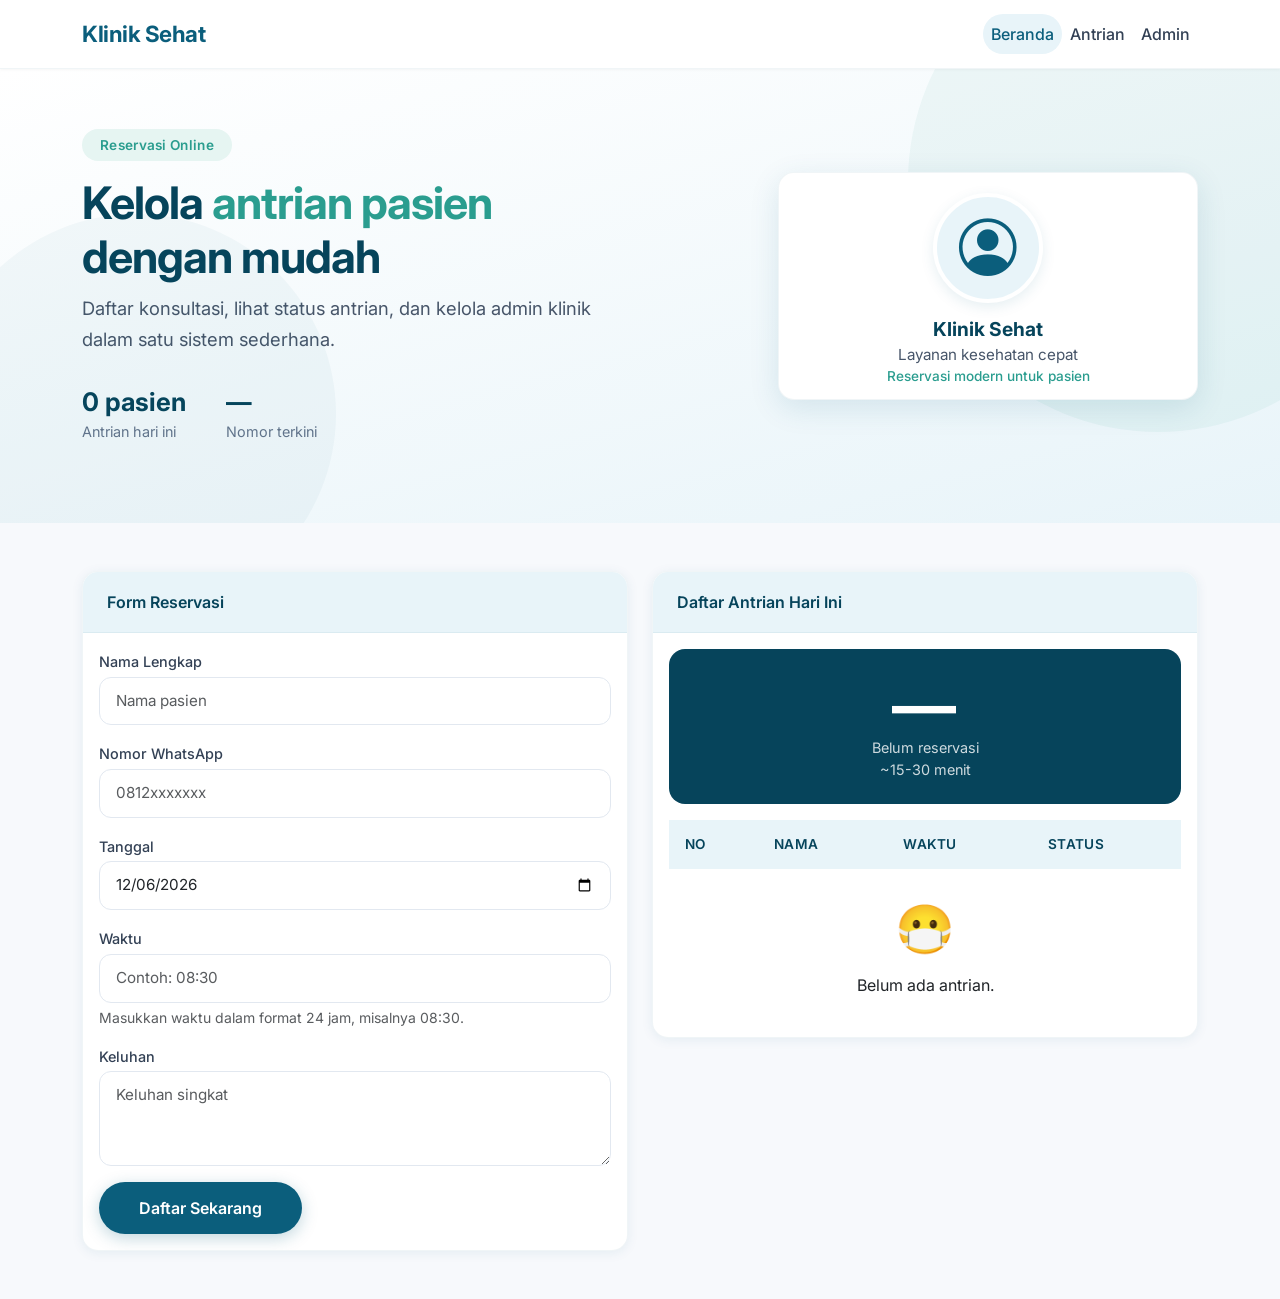
==== index.html @ be40195f "Add files via upload" ====
<!DOCTYPE html>
<html lang="id">
<head>
    <meta charset="UTF-8" />
    <meta name="viewport" content="width=device-width, initial-scale=1.0" />
    <title>Klinik Sehat - Reservasi & Antrian Digital</title>

    <!-- Bootstrap 5 + Icons -->
    <link href="https://cdn.jsdelivr.net/npm/bootstrap@5.3.2/dist/css/bootstrap.min.css" rel="stylesheet" />
    <link rel="stylesheet" href="https://cdn.jsdelivr.net/npm/bootstrap-icons@1.11.3/font/bootstrap-icons.min.css" />

    <!-- Google Fonts -->
    <link href="https://fonts.googleapis.com/css2?family=Inter:opsz,wght@14..32,400;14..32,500;14..32,600;14..32,700&display=swap" rel="stylesheet" />
    <link rel="stylesheet" href="styles.css" />
</head>
<body>

    <!-- ===== TOAST CONTAINER ===== -->
    <div class="toast-container-custom" id="toastContainer"></div>

    <!-- ============================================================ -->
    <!-- ===== HALAMAN UTAMA (PASIEN) ===== -->
    <!-- ============================================================ -->
    <div id="patientView" class="patient-only">
        <nav class="navbar navbar-expand-lg navbar-custom sticky-top patient-nav">
            <div class="container">
                <a class="navbar-brand" href="#">Klinik Sehat</a>
                <button class="navbar-toggler" type="button" data-bs-toggle="collapse" data-bs-target="#navbarNav" aria-controls="navbarNav" aria-expanded="false" aria-label="Toggle navigation">
                    <span class="navbar-toggler-icon"></span>
                </button>
                <div class="collapse navbar-collapse" id="navbarNav">
                    <ul class="navbar-nav ms-auto">
                        <li class="nav-item"><a class="nav-link active" href="#hero">Beranda</a></li>
                        <li class="nav-item"><a class="nav-link" href="#antrian">Antrian</a></li>
                        <li class="nav-item"><a class="nav-link" href="?admin=true">Admin</a></li>
                    </ul>
                </div>
            </div>
        </nav>

        <section id="hero" class="hero-section">
            <div class="container">
                <div class="row align-items-center">
                    <div class="col-lg-6">
                        <span class="hero-badge">Reservasi Online</span>
                        <h1 class="hero-title">Kelola <span>antrian pasien</span> dengan mudah</h1>
                        <p class="hero-sub">Daftar konsultasi, lihat status antrian, dan kelola admin klinik dalam satu sistem sederhana.</p>
                        <div class="hero-stats">
                            <div class="stat-item">
                                <div class="stat-number" id="queueCountDisplay">0 pasien</div>
                                <div class="stat-label">Antrian hari ini</div>
                            </div>
                            <div class="stat-item">
                                <div class="stat-number" id="queueSummaryNumber">—</div>
                                <div class="stat-label">Nomor terkini</div>
                            </div>
                        </div>
                    </div>
                    <div class="col-lg-5 offset-lg-1 fade-up">
                        <div class="hero-img-wrapper">
                            <div class="doctor-avatar"><i class="bi bi-person-circle"></i></div>
                            <div class="clinic-name">Klinik Sehat</div>
                            <div class="doctor-spec">Layanan kesehatan cepat</div>
                            <div class="doctor-exp">Reservasi modern untuk pasien</div>
                        </div>
                    </div>
                </div>
            </div>
        </section>

        <section id="antrian" class="py-5">
            <div class="container">
                <div class="row g-4">
                    <div class="col-lg-6 fade-up">
                        <div class="card card-custom">
                            <div class="card-header-custom">Form Reservasi</div>
                            <div class="card-body">
                                <form id="reservationForm">
                                    <div class="mb-3">
                                        <label class="form-label" for="patientName">Nama Lengkap</label>
                                        <input id="patientName" class="form-control" type="text" placeholder="Nama pasien" required />
                                    </div>
                                    <div class="mb-3">
                                        <label class="form-label" for="patientPhone">Nomor WhatsApp</label>
                                        <input id="patientPhone" class="form-control" type="tel" placeholder="0812xxxxxxx" required />
                                    </div>
                                    <div class="mb-3">
                                        <label class="form-label" for="reservationDate">Tanggal</label>
                                        <input id="reservationDate" class="form-control" type="date" required />
                                    </div>
                                    <div class="mb-3">
                                        <label class="form-label" for="reservationTime">Waktu</label>
                                        <input id="reservationTime" class="form-control" type="text" inputmode="numeric" placeholder="Contoh: 08:30" pattern="([01][0-9]|2[0-3]):[0-5][0-9]" maxlength="5" autocomplete="off" required />
                                        <div class="form-text">Masukkan waktu dalam format 24 jam, misalnya 08:30.</div>
                                    </div>
                                    <div class="mb-3">
                                        <label class="form-label" for="patientComplaint">Keluhan</label>
                                        <textarea id="patientComplaint" class="form-control" rows="3" placeholder="Keluhan singkat"></textarea>
                                    </div>
                                    <button type="submit" class="btn btn-primary-custom">Daftar Sekarang</button>
                                </form>
                            </div>
                        </div>
                    </div>
                    <div class="col-lg-6 fade-up">
                        <div class="card card-custom">
                            <div class="card-header-custom">Daftar Antrian Hari Ini</div>
                            <div class="card-body queue-table">
                                <div class="mb-3">
                                    <div class="queue-number-display">
                                        <div class="big-number" id="displayQueueNumber">—</div>
                                        <div class="label" id="displayQueueStatus">Belum reservasi</div>
                                        <div class="label" id="estWaitTime">~15-30 menit</div>
                                    </div>
                                </div>
                                <div class="table-responsive">
                                    <table class="table">
                                        <thead>
                                            <tr>
                                                <th>No</th>
                                                <th>Nama</th>
                                                <th>Waktu</th>
                                                <th>Status</th>
                                            </tr>
                                        </thead>
                                        <tbody id="queueBody"></tbody>
                                    </table>
                                </div>
                                <div id="emptyQueue" class="text-center py-4">
                                    <div class="empty-queue-icon">😷</div>
                                    <p class="mb-0 mt-2">Belum ada antrian.</p>
                                </div>
                            </div>
                        </div>
                    </div>
                </div>
            </div>
        </section>
    </div>

    <div id="adminView" class="admin-mode">
        <div id="adminLoginScreen" class="admin-login-screen">
            <div class="login-page">
                <div class="login-card">
                    <div class="brand-icon"><i class="bi bi-shield-lock-fill"></i></div>
                    <h4 class="text-center">Login Admin</h4>
                    <form id="adminLoginForm">
                        <div class="mb-3">
                            <label class="form-label" for="adminPassword">Password</label>
                            <input id="adminPassword" class="form-control" type="password" placeholder="Password" required />
                        </div>
                        <button type="submit" class="btn btn-primary-custom w-100">Masuk</button>
                    </form>
                </div>
            </div>
        </div>
        <div id="adminPanelWrapper" class="admin-panel-wrapper container py-5">
            <div class="admin-panel">
                <div class="admin-header">
                    <div>
                        <h4 class="mb-0">Panel Admin</h4>
                        <small>Kelola antrian dan status pasien</small>
                    </div>
                    <div>
                        <button id="backToPatientFromAdmin" class="btn btn-outline-primary-custom me-2">Kembali ke Pasien</button>
                        <button id="adminLogoutBtn" class="btn btn-outline-danger-custom">Logout</button>
                    </div>
                </div>
                <div class="admin-body">
                    <div class="d-flex justify-content-between align-items-center mb-3">
                        <h5 class="mb-0">Daftar Antrian</h5>
                        <button id="resetQueueBtnAdmin" class="btn btn-sm btn-outline-danger-custom">Reset Antrian</button>
                    </div>
                    <div class="table-responsive">
                        <table class="table">
                            <thead>
                                <tr>
                                    <th>No</th>
                                    <th>Nama</th>
                                    <th>Waktu</th>
                                    <th>Status</th>
                                    <th>Aksi</th>
                                </tr>
                            </thead>
                            <tbody id="adminQueueBody"></tbody>
                        </table>
                    </div>
                    <div id="adminEmptyQueue" class="text-center py-4">Belum ada antrian hari ini.</div>
                </div>
                <div class="mt-4">
                    <button id="backToPatientBtn" class="btn btn-outline-primary-custom">Kembali ke Pasien</button>
                </div>
            </div>
        </div>
    </div>

    <script src="https://cdn.jsdelivr.net/npm/bootstrap@5.3.2/dist/js/bootstrap.bundle.min.js"></script>
    <script src="script.js"></script>
</body>
</html>
---- styles.css ----
/* ===== GLOBAL ===== */
:root {
    --primary: #0b5e7c;
    --primary-light: #e8f4f9;
    --primary-dark: #06445b;
    --accent: #2a9d8f;
    --accent-light: #e6f5f2;
    --gray-bg: #f7f9fc;
    --shadow-sm: 0 2px 12px rgba(11, 94, 124, 0.08);
    --shadow-md: 0 8px 30px rgba(11, 94, 124, 0.12);
    --radius: 16px;
}

* {
    font-family: 'Inter', -apple-system, BlinkMacSystemFont, sans-serif;
}

body {
    background-color: var(--gray-bg);
    color: #1e293b;
    scroll-behavior: smooth;
}

/* ===== NAVBAR ===== */
.navbar-custom {
    background: rgba(255, 255, 255, 0.92);
    backdrop-filter: blur(12px);
    box-shadow: 0 1px 3px rgba(0, 0, 0, 0.04);
    padding: 12px 0;
    border-bottom: 1px solid rgba(11, 94, 124, 0.06);
}
.navbar-custom .navbar-brand {
    font-weight: 700;
    font-size: 1.4rem;
    color: var(--primary);
    letter-spacing: -0.5px;
}
.navbar-custom .navbar-brand i {
    color: var(--accent);
    margin-right: 8px;
}
.navbar-custom .nav-link {
    font-weight: 500;
    color: #334155;
    padding: 8px 18px;
    border-radius: 40px;
    transition: 0.2s;
}
.navbar-custom .nav-link:hover,
.navbar-custom .nav-link.active {
    color: var(--primary);
    background: var(--primary-light);
}
.btn-outline-primary-custom {
    border: 2px solid var(--primary);
    color: var(--primary);
    font-weight: 600;
    border-radius: 40px;
    padding: 8px 24px;
    transition: 0.2s;
}
.btn-outline-primary-custom:hover {
    background: var(--primary);
    color: #fff;
}
.btn-outline-danger-custom {
    border: 2px solid #dc3545;
    color: #dc3545;
    font-weight: 600;
    border-radius: 40px;
    padding: 8px 24px;
    transition: 0.2s;
}
.btn-outline-danger-custom:hover {
    background: #dc3545;
    color: #fff;
}

/* ===== HERO ===== */
.hero-section {
    padding: 60px 0 80px;
    background: linear-gradient(165deg, #ffffff 0%, var(--primary-light) 100%);
    position: relative;
    overflow: hidden;
}
.hero-section::before {
    content: '';
    position: absolute;
    top: -30%;
    right: -10%;
    width: 500px;
    height: 500px;
    border-radius: 50%;
    background: rgba(42, 157, 143, 0.06);
    pointer-events: none;
}
.hero-section::after {
    content: '';
    position: absolute;
    bottom: -20%;
    left: -5%;
    width: 400px;
    height: 400px;
    border-radius: 50%;
    background: rgba(11, 94, 124, 0.04);
    pointer-events: none;
}
.hero-badge {
    display: inline-block;
    background: var(--accent-light);
    color: var(--accent);
    font-weight: 600;
    font-size: 0.85rem;
    padding: 6px 18px;
    border-radius: 40px;
    margin-bottom: 16px;
    letter-spacing: 0.3px;
}
.hero-title {
    font-weight: 700;
    font-size: 2.8rem;
    line-height: 1.2;
    color: var(--primary-dark);
    letter-spacing: -1px;
}
.hero-title span {
    color: var(--accent);
}
.hero-sub {
    font-size: 1.15rem;
    color: #475569;
    max-width: 520px;
    line-height: 1.7;
}
.hero-stats {
    display: flex;
    gap: 40px;
    margin-top: 28px;
}
.hero-stats .stat-item {
    text-align: left;
}
.hero-stats .stat-number {
    font-weight: 700;
    font-size: 1.6rem;
    color: var(--primary-dark);
}
.hero-stats .stat-label {
    font-size: 0.9rem;
    color: #64748b;
}
.hero-img-wrapper {
    background: #fff;
    border-radius: var(--radius);
    box-shadow: var(--shadow-md);
    padding: 20px 20px 12px;
    text-align: center;
    border: 1px solid rgba(11, 94, 124, 0.06);
    max-width: 420px;
    margin-left: auto;
}
.hero-img-wrapper .doctor-avatar {
    width: 110px;
    height: 110px;
    border-radius: 50%;
    background: var(--primary-light);
    display: flex;
    align-items: center;
    justify-content: center;
    margin: 0 auto 12px;
    font-size: 3.6rem;
    color: var(--primary);
    border: 4px solid #fff;
    box-shadow: 0 4px 14px rgba(11, 94, 124, 0.10);
}
.hero-img-wrapper .clinic-name {
    font-weight: 700;
    font-size: 1.2rem;
    color: var(--primary-dark);
}
.hero-img-wrapper .doctor-spec {
    font-size: 0.95rem;
    color: #475569;
}
.hero-img-wrapper .doctor-exp {
    font-size: 0.85rem;
    color: var(--accent);
    font-weight: 500;
}
.btn-primary-custom {
    background: var(--primary);
    border: none;
    color: #fff;
    font-weight: 600;
    padding: 14px 40px;
    border-radius: 40px;
    transition: 0.25s;
    box-shadow: 0 4px 16px rgba(11, 94, 124, 0.25);
}
.btn-primary-custom:hover {
    background: var(--primary-dark);
    transform: translateY(-2px);
    box-shadow: 0 8px 28px rgba(11, 94, 124, 0.30);
    color: #fff;
}

/* ===== SECTION TITLES ===== */
.section-title {
    font-weight: 700;
    font-size: 2rem;
    color: var(--primary-dark);
    letter-spacing: -0.5px;
}
.section-title span {
    color: var(--accent);
}
.section-sub {
    color: #64748b;
    max-width: 500px;
    margin: 0 auto;
}

/* ===== CARDS ===== */
.card-custom {
    background: #fff;
    border-radius: var(--radius);
    border: 1px solid rgba(11, 94, 124, 0.06);
    box-shadow: var(--shadow-sm);
    transition: 0.25s;
    overflow: hidden;
}
.card-custom:hover {
    box-shadow: var(--shadow-md);
    transform: translateY(-2px);
}
.card-custom .card-header-custom {
    background: var(--primary-light);
    padding: 18px 24px;
    border-bottom: 1px solid rgba(11, 94, 124, 0.06);
    font-weight: 600;
    color: var(--primary-dark);
}

/* ===== FORM ===== */
.form-control,
.form-select {
    border-radius: 12px;
    border: 1.5px solid #e2e8f0;
    padding: 12px 16px;
    font-size: 0.95rem;
    transition: 0.2s;
    background: #fff;
}
.form-control:focus,
.form-select:focus {
    border-color: var(--primary);
    box-shadow: 0 0 0 4px rgba(11, 94, 124, 0.10);
}
.form-label {
    font-weight: 500;
    font-size: 0.9rem;
    color: #334155;
    margin-bottom: 4px;
}

/* ===== QUEUE TABLE ===== */
.queue-table {
    border-radius: var(--radius);
    overflow: hidden;
}
.queue-table .table {
    margin-bottom: 0;
}
.queue-table .table th {
    background: var(--primary-light);
    color: var(--primary-dark);
    font-weight: 600;
    font-size: 0.85rem;
    text-transform: uppercase;
    letter-spacing: 0.3px;
    padding: 14px 16px;
    border: none;
}
.queue-table .table td {
    padding: 14px 16px;
    vertical-align: middle;
    border-bottom: 1px solid #f1f5f9;
}
.queue-table .table tr:last-child td {
    border-bottom: none;
}
.badge-status {
    padding: 6px 16px;
    border-radius: 40px;
    font-weight: 600;
    font-size: 0.75rem;
    letter-spacing: 0.2px;
}
.badge-status.waiting {
    background: #fef9e7;
    color: #b7950b;
}
.badge-status.called {
    background: #eaf4fa;
    color: #1a5a8c;
}
.badge-status.consultation {
    background: #e8f4f9;
    color: var(--primary);
}
.badge-status.done {
    background: #e6f5f2;
    color: var(--accent);
}

.btn-sm-outline {
    border-radius: 30px;
    font-weight: 500;
    font-size: 0.75rem;
    padding: 4px 14px;
    border: 1.5px solid #cbd5e1;
    color: #475569;
    background: transparent;
    transition: 0.2s;
}
.btn-sm-outline:hover {
    border-color: var(--primary);
    color: var(--primary);
    background: var(--primary-light);
}
.btn-sm-success-outline {
    border-radius: 30px;
    font-weight: 500;
    font-size: 0.75rem;
    padding: 4px 14px;
    border: 1.5px solid var(--accent);
    color: var(--accent);
    background: transparent;
    transition: 0.2s;
}
.btn-sm-success-outline:hover {
    background: var(--accent);
    color: #fff;
}

/* ===== QUEUE NUMBER DISPLAY ===== */
.queue-number-display {
    background: var(--primary-dark);
    color: #fff;
    border-radius: var(--radius);
    padding: 24px 32px;
    text-align: center;
}
.queue-number-display .big-number {
    font-size: 4rem;
    font-weight: 700;
    letter-spacing: 2px;
    line-height: 1;
}
.queue-number-display .label {
    font-size: 0.9rem;
    opacity: 0.8;
    font-weight: 400;
}

/* ===== TOAST ===== */
.toast-container-custom {
    position: fixed;
    top: 90px;
    right: 24px;
    z-index: 9999;
    max-width: 400px;
}
.toast-custom {
    background: #fff;
    border-radius: 14px;
    box-shadow: 0 12px 48px rgba(0, 0, 0, 0.12);
    border-left: 5px solid var(--accent);
    padding: 16px 20px;
    margin-bottom: 12px;
    animation: slideInRight 0.4s ease;
}
.toast-custom.error {
    border-left-color: #ef4444;
}
@keyframes slideInRight {
    from {
        opacity: 0;
        transform: translateX(40px);
    }
    to {
        opacity: 1;
        transform: translateX(0);
    }
}

/* ===== RESPONSIVE ===== */
@media (max-width: 992px) {
    .hero-title {
        font-size: 2.2rem;
    }
    .hero-img-wrapper {
        margin: 32px auto 0;
    }
    .hero-stats {
        gap: 24px;
        flex-wrap: wrap;
    }
    .section-title {
        font-size: 1.7rem;
    }
}
@media (max-width: 576px) {
    .hero-title {
        font-size: 1.8rem;
    }
    .hero-section {
        padding: 40px 0 60px;
    }
    .queue-number-display .big-number {
        font-size: 3rem;
    }
    .navbar-custom .navbar-brand {
        font-size: 1.2rem;
    }
}

/* ===== SCROLL ANIMATION ===== */
.fade-up {
    opacity: 0;
    transform: translateY(28px);
    transition: opacity 0.6s ease, transform 0.6s ease;
}
.fade-up.visible {
    opacity: 1;
    transform: translateY(0);
}

/* ===== MISC ===== */
.text-accent {
    color: var(--accent);
}
.bg-accent-light {
    background: var(--accent-light);
}
.border-dashed {
    border: 2px dashed #dce3ed;
    border-radius: var(--radius);
    padding: 30px 20px;
    text-align: center;
}
.empty-queue-icon {
    font-size: 3rem;
    color: #cbd5e1;
}
.clinic-feature-icon {
    font-size: 1.6rem;
    color: var(--accent);
    background: var(--accent-light);
    width: 52px;
    height: 52px;
    border-radius: 14px;
    display: flex;
    align-items: center;
    justify-content: center;
}
footer {
    background: var(--primary-dark);
    color: rgba(255, 255, 255, 0.75);
    padding: 32px 0;
    margin-top: 60px;
}
footer a {
    color: rgba(255, 255, 255, 0.75);
    text-decoration: none;
}
footer a:hover {
    color: #fff;
}

/* ===== ADMIN MODE (tersembunyi) ===== */
.admin-mode {
    display: none;
}
.admin-mode.active {
    display: block;
}

/* ===== Halaman login admin ===== */
.login-page {
    min-height: 100vh;
    display: flex;
    align-items: center;
    justify-content: center;
    background: linear-gradient(135deg, var(--primary-light), #ffffff);
    padding: 20px;
}
.login-card {
    max-width: 420px;
    width: 100%;
    padding: 40px 32px;
    background: #fff;
    border-radius: var(--radius);
    box-shadow: var(--shadow-md);
}
.login-card .brand-icon {
    font-size: 3rem;
    color: var(--primary);
    background: var(--primary-light);
    width: 80px;
    height: 80px;
    border-radius: 50%;
    display: flex;
    align-items: center;
    justify-content: center;
    margin: 0 auto 16px;
}
.login-card h4 {
    color: var(--primary-dark);
    font-weight: 700;
}
.login-card .btn-primary-custom {
    width: 100%;
}

/* ===== Admin panel ===== */
.admin-panel {
    padding-top: 20px;
}
.admin-panel .admin-header {
    background: var(--primary-dark);
    color: #fff;
    padding: 16px 24px;
    border-radius: var(--radius) var(--radius) 0 0;
    display: flex;
    justify-content: space-between;
    align-items: center;
    flex-wrap: wrap;
}
.admin-panel .admin-body {
    padding: 24px;
    background: #fff;
    border-radius: 0 0 var(--radius) var(--radius);
    box-shadow: var(--shadow-sm);
}
.admin-panel .admin-body .table th {
    background: var(--primary-light);
}

/* Aksi di tabel admin */
.action-cell {
    white-space: nowrap;
}
.action-cell .btn {
    margin: 2px;
}

/* Sembunyikan elemen admin dari pasien */
.patient-only {
    display: block;
}
.admin-mode.active .patient-only {
    display: none;
}
.admin-mode.active .admin-content {
    display: block;
}
.admin-content {
    display: none;
}
/* Untuk halaman login, kita tampilkan fullscreen */
.admin-login-screen {
    display: none;
    position: fixed;
    top: 0;
    left: 0;
    width: 100%;
    height: 100%;
    z-index: 99999;
    background: #fff;
}
.admin-login-screen.active {
    display: flex;
}
/* Saat admin mode aktif, admin-login-screen disembunyikan dan admin-panel ditampilkan */
.admin-mode.active .admin-login-screen {
    display: none !important;
}
.admin-mode.active .admin-panel-wrapper {
    display: block;
}
.admin-panel-wrapper {
    display: none;
    padding: 30px 0;
}
.admin-mode.active .admin-panel-wrapper {
    display: block;
}
/* Navbar admin logout */
.admin-logout-btn {
    display: none;
}
.admin-mode.active .admin-logout-btn {
    display: inline-block;
}
.admin-mode.active .patient-nav {
    display: none;
}
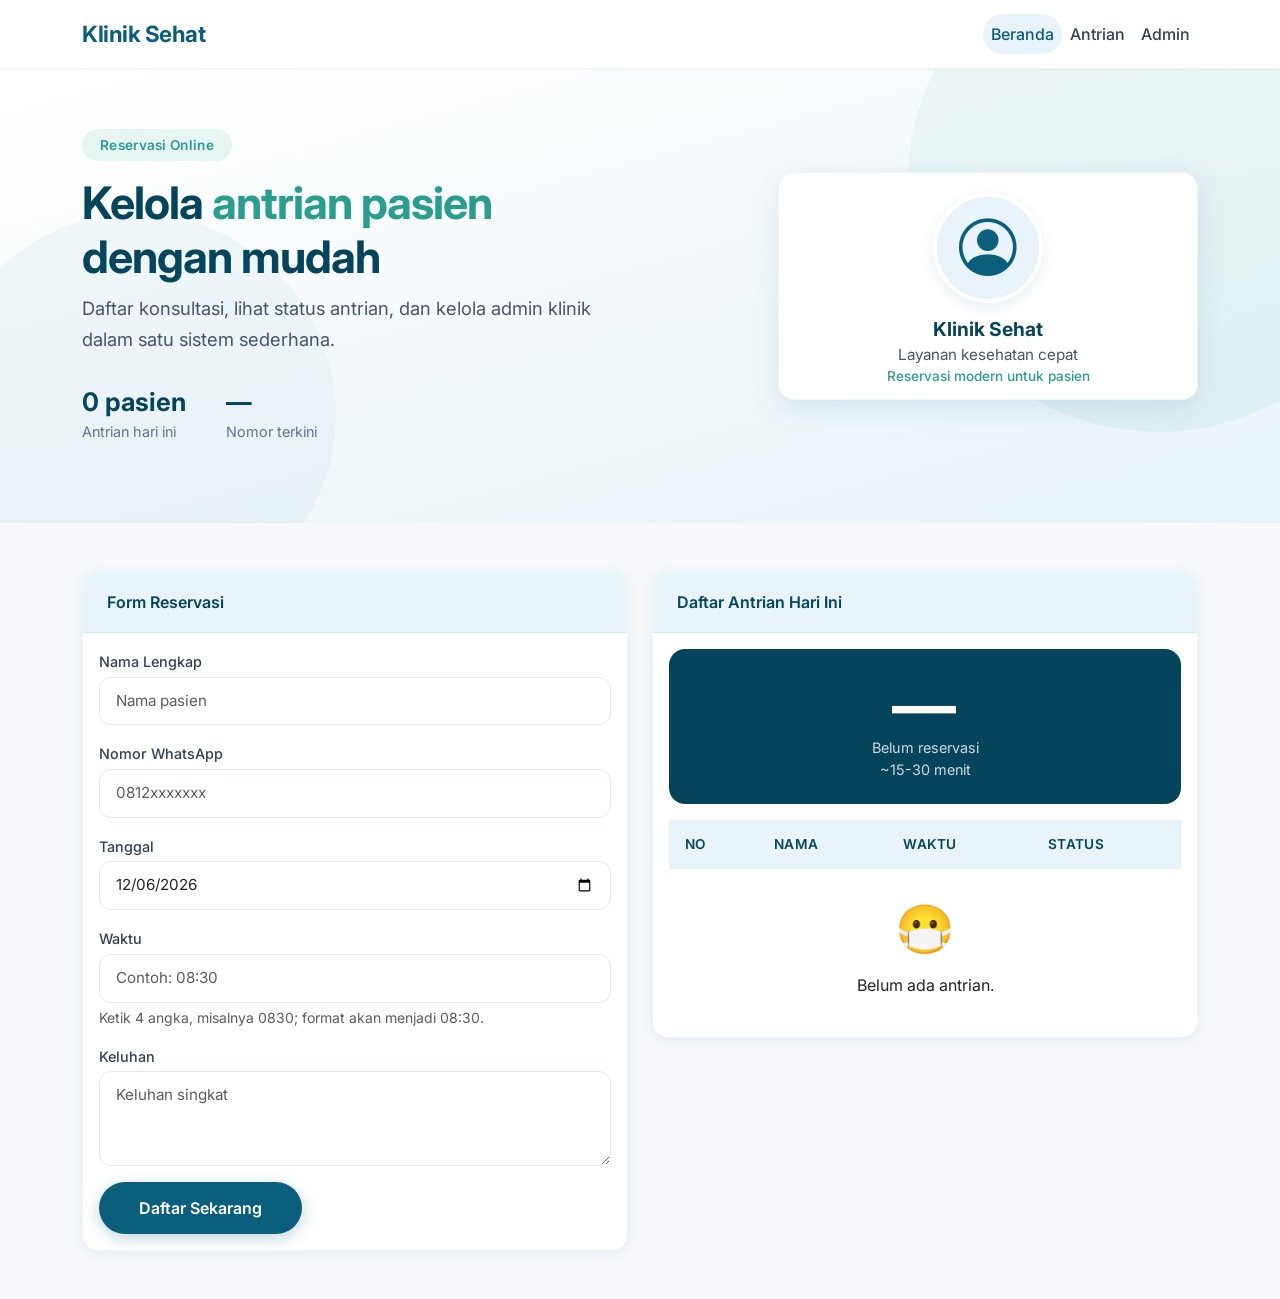
==== commit 15e36095: "Enhance reservation form with complaint field Added patient complaint field and updated reservation " ====
--- a/index.html
+++ b/index.html
@@ -88,11 +88,11 @@
                                         <label class="form-label" for="reservationDate">Tanggal</label>
                                         <input id="reservationDate" class="form-control" type="date" required />
                                     </div>
-                                    <div class="mb-3">
-                                        <label class="form-label" for="reservationTime">Waktu</label>
-                                        <input id="reservationTime" class="form-control" type="text" inputmode="numeric" placeholder="Contoh: 08:30" pattern="([01][0-9]|2[0-3]):[0-5][0-9]" maxlength="5" autocomplete="off" required />
-                                        <div class="form-text">Masukkan waktu dalam format 24 jam, misalnya 08:30.</div>
-                                    </div>
+                                    <div class="mb-3">
+                                        <label class="form-label" for="reservationTime">Waktu</label>
+                                        <input id="reservationTime" class="form-control" type="text" inputmode="numeric" placeholder="Contoh: 08:30" pattern="([01][0-9]|2[0-3]):[0-5][0-9]" maxlength="5" autocomplete="off" aria-describedby="timeHelp" required />
+                                        <div id="timeHelp" class="form-text">Ketik 4 angka, misalnya 0830; format akan menjadi 08:30.</div>
+                                    </div>
                                     <div class="mb-3">
                                         <label class="form-label" for="patientComplaint">Keluhan</label>
                                         <textarea id="patientComplaint" class="form-control" rows="3" placeholder="Keluhan singkat"></textarea>
@@ -197,4 +197,4 @@
     <script src="https://cdn.jsdelivr.net/npm/bootstrap@5.3.2/dist/js/bootstrap.bundle.min.js"></script>
     <script src="script.js"></script>
 </body>
-</html>
+</html>
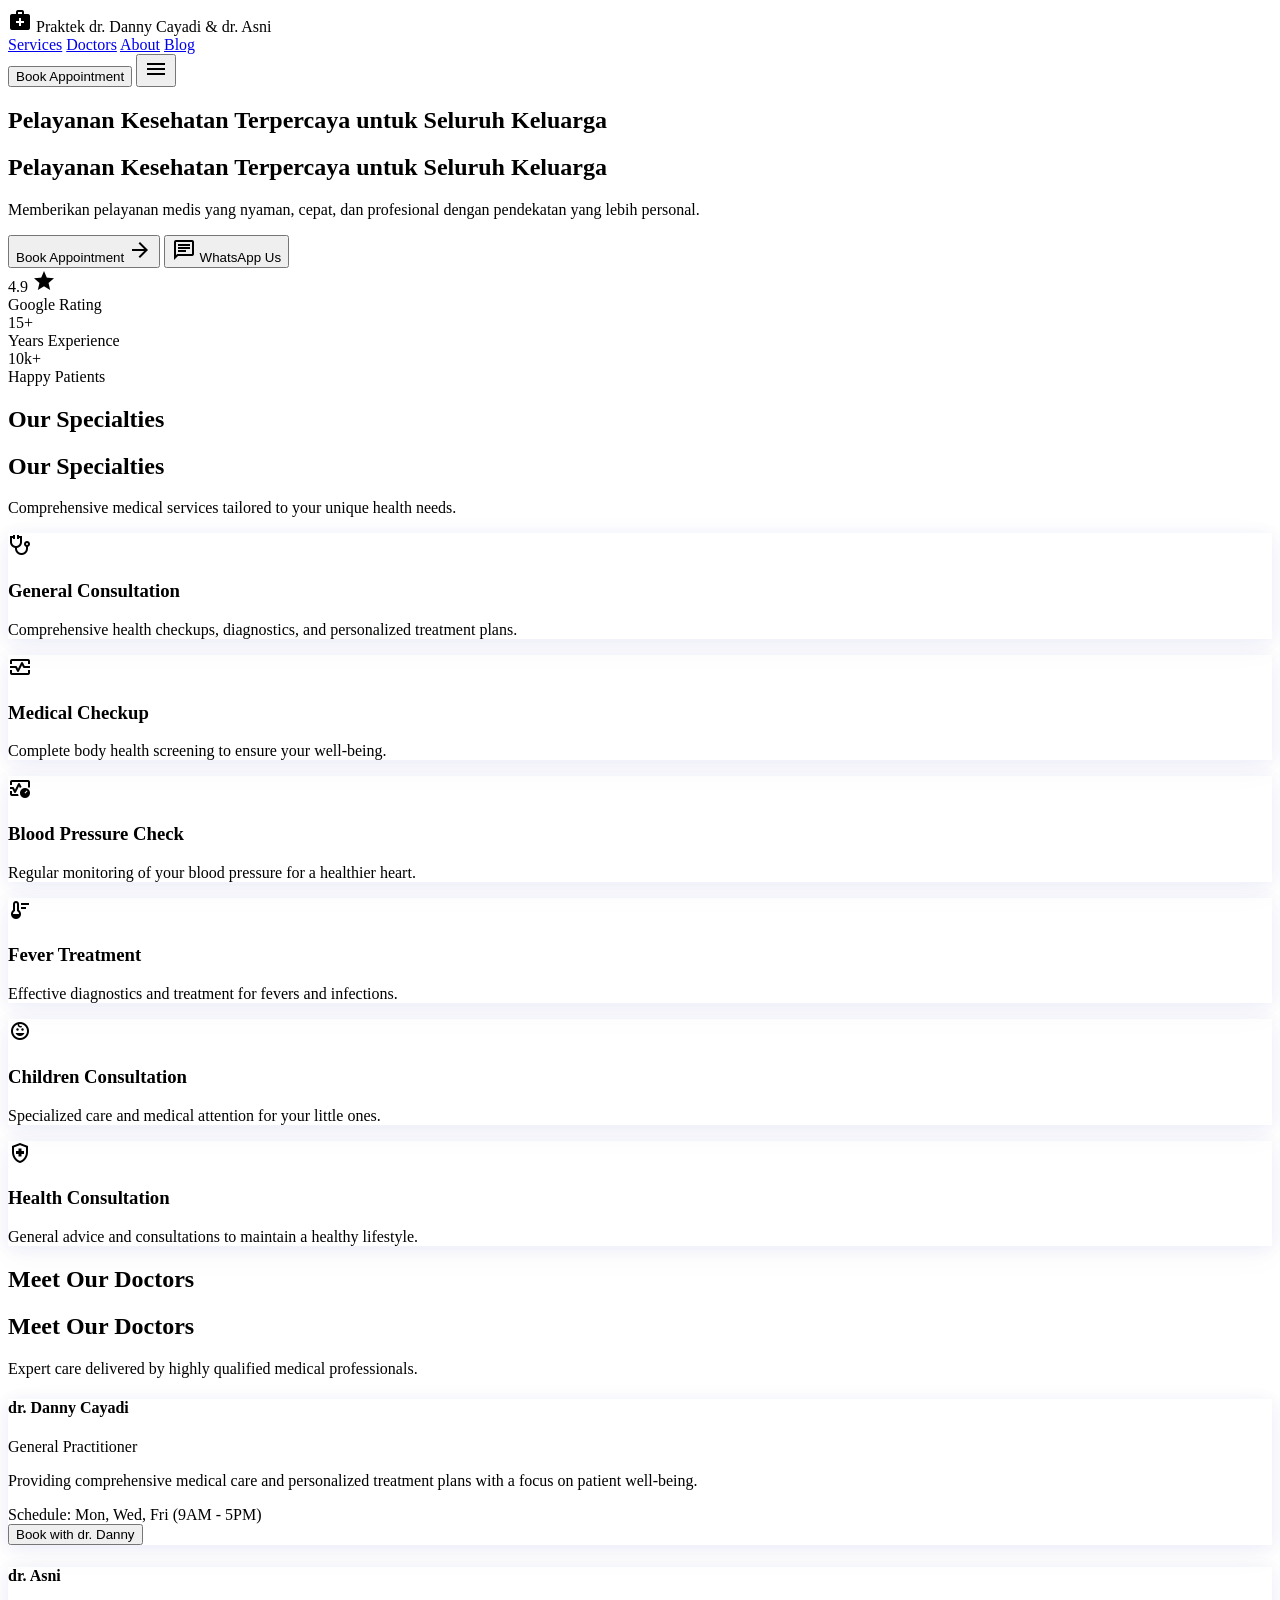
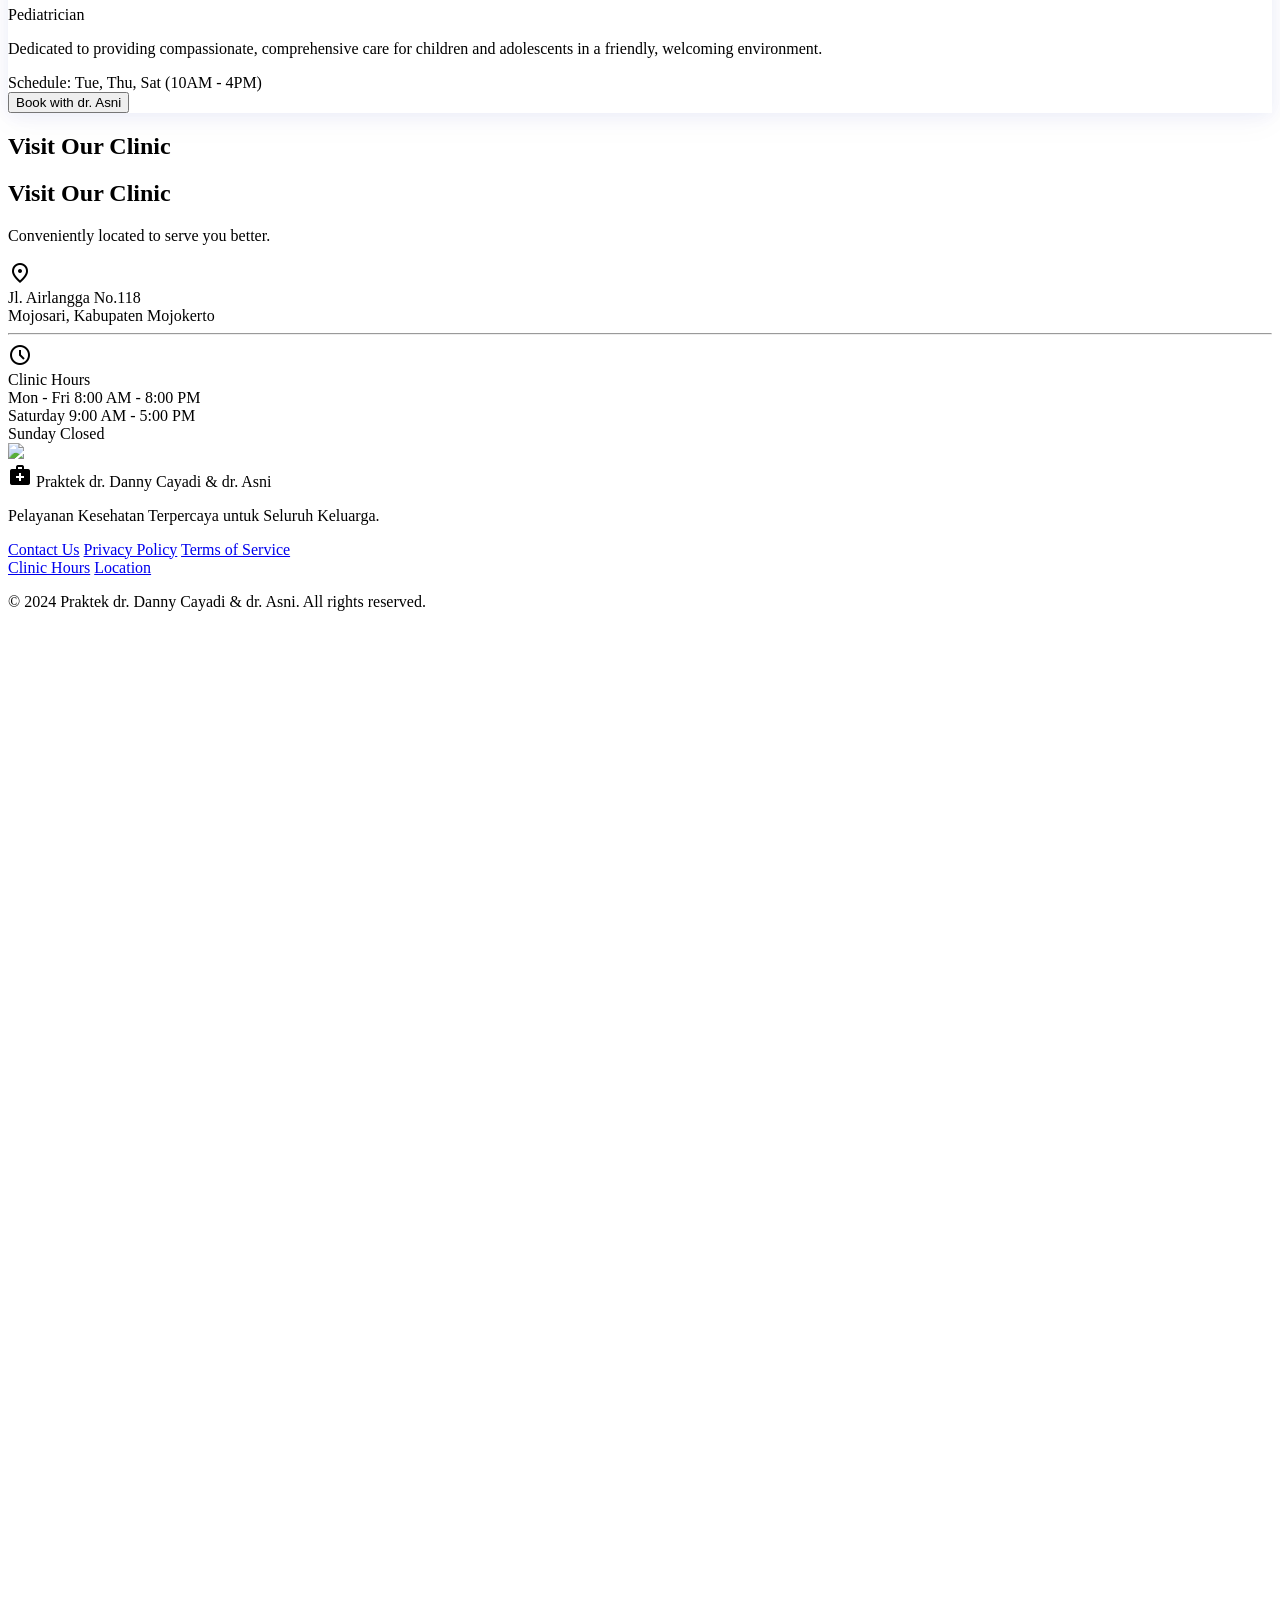
==== commit e7931866: "Update everything" ====
--- a/index.html
+++ b/index.html
@@ -1,200 +1,1089 @@
 <!DOCTYPE html>
-<html lang="id">
-<head>
-    <meta charset="UTF-8" />
-    <meta name="viewport" content="width=device-width, initial-scale=1.0" />
-    <title>Klinik Sehat - Reservasi & Antrian Digital</title>
-
-    <!-- Bootstrap 5 + Icons -->
-    <link href="https://cdn.jsdelivr.net/npm/bootstrap@5.3.2/dist/css/bootstrap.min.css" rel="stylesheet" />
-    <link rel="stylesheet" href="https://cdn.jsdelivr.net/npm/bootstrap-icons@1.11.3/font/bootstrap-icons.min.css" />
-
-    <!-- Google Fonts -->
-    <link href="https://fonts.googleapis.com/css2?family=Inter:opsz,wght@14..32,400;14..32,500;14..32,600;14..32,700&display=swap" rel="stylesheet" />
-    <link rel="stylesheet" href="styles.css" />
-</head>
-<body>
-
-    <!-- ===== TOAST CONTAINER ===== -->
-    <div class="toast-container-custom" id="toastContainer"></div>
-
-    <!-- ============================================================ -->
-    <!-- ===== HALAMAN UTAMA (PASIEN) ===== -->
-    <!-- ============================================================ -->
-    <div id="patientView" class="patient-only">
-        <nav class="navbar navbar-expand-lg navbar-custom sticky-top patient-nav">
-            <div class="container">
-                <a class="navbar-brand" href="#">Klinik Sehat</a>
-                <button class="navbar-toggler" type="button" data-bs-toggle="collapse" data-bs-target="#navbarNav" aria-controls="navbarNav" aria-expanded="false" aria-label="Toggle navigation">
-                    <span class="navbar-toggler-icon"></span>
+
+<html class="light" lang="en"><head><meta charset="utf-8"/><meta content="width=device-width, initial-scale=1.0" name="viewport"/><link href="https://fonts.googleapis.com/css2?family=Plus+Jakarta+Sans:wght@400;500;600;700&amp;display=swap" rel="stylesheet"/><link href="https://fonts.googleapis.com/css2?family=Inter:wght@400;500;600;700&amp;display=swap" rel="stylesheet"/><link href="https://fonts.googleapis.com/css2?family=Material+Symbols+Outlined:wght,FILL@100..700,0..1&amp;display=block" rel="stylesheet"/><script src="https://cdn.tailwindcss.com?plugins=forms,container-queries"></script><script id="tailwind-config">
+  tailwind.config = {
+    darkMode: "class",
+    theme: {
+      extend: {
+        "colors": {
+                "surface-bright": "#f8f9ff",
+                "inverse-primary": "#b4c5ff",
+                "primary-fixed-dim": "#b4c5ff",
+                "surface-variant": "#d5e3fc",
+                "tertiary-fixed-dim": "#c4c7c9",
+                "on-primary": "#ffffff",
+                "surface-tint": "#0053db",
+                "surface-container-lowest": "#ffffff",
+                "outline": "#737686",
+                "surface-container-low": "#eff4ff",
+                "on-primary-container": "#eeefff",
+                "tertiary": "#525657",
+                "secondary-fixed-dim": "#4ae176",
+                "on-primary-fixed": "#00174b",
+                "on-tertiary": "#ffffff",
+                "tertiary-container": "#6b6e70",
+                "inverse-on-surface": "#eaf1ff",
+                "on-tertiary-fixed-variant": "#444749",
+                "outline-variant": "#c3c6d7",
+                "on-secondary-container": "#007432",
+                "background": "#f8f9ff",
+                "on-surface-variant": "#434655",
+                "on-background": "#0d1c2e",
+                "on-tertiary-container": "#eff1f3",
+                "surface-container-highest": "#d5e3fc",
+                "inverse-surface": "#233144",
+                "primary": "#004ac6",
+                "surface": "#f8f9ff",
+                "on-error-container": "#93000a",
+                "surface-container-high": "#dce9ff",
+                "on-secondary-fixed": "#002109",
+                "on-primary-fixed-variant": "#003ea8",
+                "secondary-fixed": "#6bff8f",
+                "on-secondary-fixed-variant": "#005321",
+                "secondary": "#006e2f",
+                "on-tertiary-fixed": "#191c1e",
+                "tertiary-fixed": "#e0e3e5",
+                "secondary-container": "#6bff8f",
+                "error-container": "#ffdad6",
+                "primary-fixed": "#dbe1ff",
+                "surface-dim": "#ccdbf3",
+                "surface-container": "#e6eeff",
+                "on-error": "#ffffff",
+                "on-secondary": "#ffffff",
+                "primary-container": "#2563eb",
+                "on-surface": "#0d1c2e",
+                "error": "#ba1a1a"
+        },
+        "borderRadius": {
+                "DEFAULT": "0.25rem",
+                "lg": "0.5rem",
+                "xl": "0.75rem",
+                "full": "9999px"
+        },
+        "spacing": {
+                "md": "16px",
+                "xs": "4px",
+                "lg": "24px",
+                "unit": "4px",
+                "container-max": "1200px",
+                "xxl": "80px",
+                "sm": "8px",
+                "xl": "48px",
+                "gutter": "24px",
+                "margin-mobile": "16px"
+        },
+        "fontFamily": {
+                "headline-lg-mobile": [
+                        "Plus Jakarta Sans"
+                ],
+                "headline-lg": [
+                        "Plus Jakarta Sans"
+                ],
+                "body-lg": [
+                        "Inter"
+                ],
+                "headline-md": [
+                        "Plus Jakarta Sans"
+                ],
+                "label-md": [
+                        "Inter"
+                ],
+                "body-md": [
+                        "Inter"
+                ],
+                "display-lg": [
+                        "Plus Jakarta Sans"
+                ],
+                "label-sm": [
+                        "Inter"
+                ]
+        },
+        "fontSize": {
+                "headline-lg-mobile": [
+                        "28px",
+                        {
+                                "lineHeight": "1.2",
+                                "fontWeight": "600"
+                        }
+                ],
+                "headline-lg": [
+                        "32px",
+                        {
+                                "lineHeight": "1.2",
+                                "letterSpacing": "-0.01em",
+                                "fontWeight": "600"
+                        }
+                ],
+                "body-lg": [
+                        "18px",
+                        {
+                                "lineHeight": "1.6",
+                                "fontWeight": "400"
+                        }
+                ],
+                "headline-md": [
+                        "24px",
+                        {
+                                "lineHeight": "1.3",
+                                "fontWeight": "600"
+                        }
+                ],
+                "label-md": [
+                        "14px",
+                        {
+                                "lineHeight": "1.2",
+                                "letterSpacing": "0.05em",
+                                "fontWeight": "500"
+                        }
+                ],
+                "body-md": [
+                        "16px",
+                        {
+                                "lineHeight": "1.5",
+                                "fontWeight": "400"
+                        }
+                ],
+                "display-lg": [
+                        "48px",
+                        {
+                                "lineHeight": "1.1",
+                                "letterSpacing": "-0.02em",
+                                "fontWeight": "700"
+                        }
+                ],
+                "label-sm": [
+                        "12px",
+                        {
+                                "lineHeight": "1",
+                                "fontWeight": "600"
+                        }
+                ]
+        }
+},
+    },
+  }
+</script>
+<!-- ========== CUSTOM CSS: Ambient Shadow, Hover Lift & Modal Animations ========== -->
+<style>
+  /* Ambient shadow – soft, floating card effect */
+  .ambient-shadow {
+    box-shadow: 0 2px 16px rgba(0, 53, 219, 0.06), 0 8px 32px rgba(0, 30, 100, 0.04);
+    transition: box-shadow 0.35s ease, transform 0.35s ease;
+  }
+  .ambient-shadow:hover {
+    box-shadow: 0 6px 28px rgba(0, 53, 219, 0.12), 0 14px 48px rgba(0, 30, 100, 0.08);
+  }
+
+  /* Hover lift – subtle upward movement on hover */
+  .hover-lift {
+    transition: transform 0.35s ease, box-shadow 0.35s ease;
+  }
+  .hover-lift:hover {
+    transform: translateY(-4px);
+  }
+
+  /* Modal overlay animation */
+  .modal-overlay {
+    opacity: 0;
+    visibility: hidden;
+    transition: opacity 0.3s ease, visibility 0.3s ease;
+  }
+  .modal-overlay.active {
+    opacity: 1;
+    visibility: visible;
+  }
+
+  /* Modal panel animation */
+  .modal-panel {
+    opacity: 0;
+    transform: translateY(30px) scale(0.96);
+    transition: opacity 0.35s ease, transform 0.35s ease;
+  }
+  .modal-overlay.active .modal-panel {
+    opacity: 1;
+    transform: translateY(0) scale(1);
+  }
+
+  /* Time slot pill styles */
+  .time-slot-pill {
+    cursor: pointer;
+    transition: all 0.2s ease;
+    user-select: none;
+  }
+  .time-slot-pill:hover:not(.disabled) {
+    border-color: #004ac6;
+    background-color: #eff4ff;
+  }
+  .time-slot-pill.selected {
+    background-color: #004ac6;
+    color: #ffffff;
+    border-color: #004ac6;
+    font-weight: 600;
+  }
+  .time-slot-pill.disabled {
+    opacity: 0.35;
+    cursor: not-allowed;
+    pointer-events: none;
+  }
+
+  /* Success checkmark animation */
+  @keyframes checkmark-pop {
+    0% { transform: scale(0); opacity: 0; }
+    60% { transform: scale(1.2); opacity: 1; }
+    100% { transform: scale(1); opacity: 1; }
+  }
+  .checkmark-animate {
+    animation: checkmark-pop 0.5s ease forwards;
+  }
+
+  /* Scrollbar styling for modal body */
+  .modal-body-scroll::-webkit-scrollbar {
+    width: 5px;
+  }
+  .modal-body-scroll::-webkit-scrollbar-track {
+    background: transparent;
+    border-radius: 10px;
+  }
+  .modal-body-scroll::-webkit-scrollbar-thumb {
+    background: #c3c6d7;
+    border-radius: 10px;
+  }
+</style>
+<meta charset="utf-8"/></head><body class="bg-background text-on-background font-body-md antialiased pt-20">
+<!-- TopNavBar (Shared Component) -->
+<nav class="bg-surface/80 dark:bg-surface-dim/80 backdrop-blur-md fixed top-0 w-full z-50 border-b border-outline-variant/30 dark:border-outline/20 shadow-sm flex justify-between items-center h-20 px-gutter max-w-container-max mx-auto">
+<div class="font-headline-md text-headline-md text-primary dark:text-primary-fixed flex items-center gap-2">
+<span class="material-symbols-outlined" style="font-variation-settings: 'FILL' 1;">medical_services</span>
+            Praktek dr. Danny Cayadi &amp; dr. Asni
+        </div>
+<div class="hidden md:flex gap-lg">
+<a class="text-on-surface-variant dark:text-on-surface hover:text-primary transition-colors font-label-md text-label-md hover:bg-surface-container-low dark:hover:bg-surface-container-highest transition-all duration-300 px-sm py-xs rounded" href="#">Services</a>
+<a class="text-on-surface-variant dark:text-on-surface hover:text-primary transition-colors font-label-md text-label-md hover:bg-surface-container-low dark:hover:bg-surface-container-highest transition-all duration-300 px-sm py-xs rounded" href="#">Doctors</a>
+<a class="text-on-surface-variant dark:text-on-surface hover:text-primary transition-colors font-label-md text-label-md hover:bg-surface-container-low dark:hover:bg-surface-container-highest transition-all duration-300 px-sm py-xs rounded" href="#">About</a>
+<a class="text-on-surface-variant dark:text-on-surface hover:text-primary transition-colors font-label-md text-label-md hover:bg-surface-container-low dark:hover:bg-surface-container-highest transition-all duration-300 px-sm py-xs rounded" href="#">Blog</a>
+</div>
+<button class="bg-primary text-on-primary font-label-md text-label-md px-md py-sm rounded-lg hover:bg-primary-container hover:text-on-primary-container transition-colors hidden md:block btn-book-appointment" data-doctor="">
+            Book Appointment
+        </button>
+<button class="md:hidden text-primary">
+<span class="material-symbols-outlined">menu</span>
+</button>
+</nav>
+<!-- Hero Section -->
+<section class="relative min-h-[80vh] flex items-center px-gutter max-w-container-max mx-auto my-xl rounded-2xl overflow-hidden">
+<div class="absolute inset-0 z-0">
+<div class="bg-cover bg-center w-full h-full opacity-90" data-alt="A pristine, luxury medical and dental clinic interior. Bright, natural light floods the modern waiting area, highlighting sleek minimalist furniture, calming white and pale blue walls, and spotless glass partitions. The atmosphere is highly professional, sterile yet deeply comforting, evoking advanced healthcare and premium human care. Corporate modernism style." style="background-image: url('https://lh3.googleusercontent.com/aida-public/[base64]')"></div>
+<div class="absolute inset-0 bg-gradient-to-r from-surface/95 via-surface/80 to-transparent"></div>
+</div>
+<div class="relative z-10 w-full md:w-3/5 space-y-xl py-xxl px-lg">
+<div class="space-y-md">
+<h1 class="font-display-lg text-display-lg text-primary md:hidden font-headline-lg-mobile text-headline-lg-mobile">
+                    Pelayanan Kesehatan Terpercaya untuk Seluruh Keluarga
+                </h1>
+<h1 class="font-display-lg text-display-lg text-primary hidden md:block">
+                    Pelayanan Kesehatan Terpercaya untuk Seluruh Keluarga
+                </h1>
+<p class="font-body-lg text-body-lg text-on-surface-variant max-w-md">
+                    Memberikan pelayanan medis yang nyaman, cepat, dan profesional dengan pendekatan yang lebih personal.
+                </p>
+</div>
+<div class="flex flex-col sm:flex-row gap-md">
+<button class="bg-primary text-on-primary px-lg py-md rounded-xl font-label-md text-label-md flex items-center justify-center gap-sm hover:opacity-90 transition-opacity btn-book-appointment" data-doctor="">
+                    Book Appointment
+                    <span class="material-symbols-outlined">arrow_forward</span>
+</button>
+<button class="border-2 border-secondary text-secondary px-lg py-md rounded-xl font-label-md text-label-md flex items-center justify-center gap-sm hover:bg-secondary hover:text-on-secondary transition-colors" id="btn-whatsapp-hero">
+<span class="material-symbols-outlined">chat</span>
+                    WhatsApp Us
                 </button>
-                <div class="collapse navbar-collapse" id="navbarNav">
-                    <ul class="navbar-nav ms-auto">
-                        <li class="nav-item"><a class="nav-link active" href="#hero">Beranda</a></li>
-                        <li class="nav-item"><a class="nav-link" href="#antrian">Antrian</a></li>
-                        <li class="nav-item"><a class="nav-link" href="?admin=true">Admin</a></li>
-                    </ul>
-                </div>
+</div>
+<!-- Trust Row -->
+<div class="grid grid-cols-3 gap-md pt-lg border-t border-outline-variant/30">
+<div>
+<div class="font-headline-md text-headline-md text-primary flex items-center gap-xs">
+                        4.9 <span class="material-symbols-outlined text-secondary" style="font-variation-settings: 'FILL' 1;">star</span>
+</div>
+<div class="font-label-sm text-label-sm text-on-surface-variant">Google Rating</div>
+</div>
+<div>
+<div class="font-headline-md text-headline-md text-primary">15+</div>
+<div class="font-label-sm text-label-sm text-on-surface-variant">Years Experience</div>
+</div>
+<div>
+<div class="font-headline-md text-headline-md text-primary">10k+</div>
+<div class="font-label-sm text-label-sm text-on-surface-variant">Happy Patients</div>
+</div>
+</div>
+</div>
+</section>
+<!-- Services Section -->
+<section class="max-w-container-max mx-auto px-gutter py-xxl">
+<div class="text-center mb-xl space-y-sm">
+<h2 class="font-headline-lg text-headline-lg text-primary md:hidden font-headline-lg-mobile text-headline-lg-mobile">Our Specialties</h2>
+<h2 class="font-headline-lg text-headline-lg text-primary hidden md:block">Our Specialties</h2>
+<p class="font-body-md text-body-md text-on-surface-variant max-w-xl mx-auto">Comprehensive medical services tailored to your unique health needs.</p>
+</div>
+<div class="grid grid-cols-1 md:grid-cols-2 lg:grid-cols-3 gap-lg">
+<!-- Service Cards -->
+<div class="bg-surface-container-lowest border border-outline-variant/30 rounded-2xl p-lg ambient-shadow hover-lift cursor-pointer flex flex-col items-start gap-md">
+<div class="bg-primary-container text-on-primary-container p-sm rounded-xl">
+<span class="material-symbols-outlined text-[32px]">stethoscope</span>
+</div>
+<div>
+<h3 class="font-headline-md text-headline-md text-primary mb-xs">General Consultation</h3>
+<p class="font-body-md text-body-md text-on-surface-variant">Comprehensive health checkups, diagnostics, and personalized treatment plans.</p>
+</div>
+</div>
+<div class="bg-surface-container-lowest border border-outline-variant/30 rounded-2xl p-lg ambient-shadow hover-lift cursor-pointer flex flex-col items-start gap-md">
+<div class="bg-secondary-container text-on-secondary-container p-sm rounded-xl">
+<span class="material-symbols-outlined text-[32px]">monitor_heart</span>
+</div>
+<div>
+<h3 class="font-headline-md text-headline-md text-primary mb-xs">Medical Checkup</h3>
+<p class="font-body-md text-body-md text-on-surface-variant">Complete body health screening to ensure your well-being.</p>
+</div>
+</div>
+<div class="bg-surface-container-lowest border border-outline-variant/30 rounded-2xl p-lg ambient-shadow hover-lift cursor-pointer flex flex-col items-start gap-md">
+<div class="bg-tertiary-container text-on-tertiary-container p-sm rounded-xl">
+<span class="material-symbols-outlined text-[32px]">blood_pressure</span>
+</div>
+<div>
+<h3 class="font-headline-md text-headline-md text-primary mb-xs">Blood Pressure Check</h3>
+<p class="font-body-md text-body-md text-on-surface-variant">Regular monitoring of your blood pressure for a healthier heart.</p>
+</div>
+</div>
+<div class="bg-surface-container-lowest border border-outline-variant/30 rounded-2xl p-lg ambient-shadow hover-lift cursor-pointer flex flex-col items-start gap-md">
+<div class="bg-primary-container text-on-primary-container p-sm rounded-xl">
+<span class="material-symbols-outlined text-[32px]">thermostat</span>
+</div>
+<div>
+<h3 class="font-headline-md text-headline-md text-primary mb-xs">Fever Treatment</h3>
+<p class="font-body-md text-body-md text-on-surface-variant">Effective diagnostics and treatment for fevers and infections.</p>
+</div>
+</div>
+<div class="bg-surface-container-lowest border border-outline-variant/30 rounded-2xl p-lg ambient-shadow hover-lift cursor-pointer flex flex-col items-start gap-md">
+<div class="bg-secondary-container text-on-secondary-container p-sm rounded-xl">
+<span class="material-symbols-outlined text-[32px]">child_care</span>
+</div>
+<div>
+<h3 class="font-headline-md text-headline-md text-primary mb-xs">Children Consultation</h3>
+<p class="font-body-md text-body-md text-on-surface-variant">Specialized care and medical attention for your little ones.</p>
+</div>
+</div>
+<div class="bg-surface-container-lowest border border-outline-variant/30 rounded-2xl p-lg ambient-shadow hover-lift cursor-pointer flex flex-col items-start gap-md">
+<div class="bg-tertiary-container text-on-tertiary-container p-sm rounded-xl">
+<span class="material-symbols-outlined text-[32px]">health_and_safety</span>
+</div>
+<div>
+<h3 class="font-headline-md text-headline-md text-primary mb-xs">Health Consultation</h3>
+<p class="font-body-md text-body-md text-on-surface-variant">General advice and consultations to maintain a healthy lifestyle.</p>
+</div>
+</div>
+</div>
+</section>
+<!-- Doctors Section -->
+<section class="bg-surface-container-low py-xxl px-gutter">
+<div class="max-w-container-max mx-auto">
+<div class="text-center mb-xl space-y-sm">
+<h2 class="font-headline-lg text-headline-lg text-primary md:hidden font-headline-lg-mobile text-headline-lg-mobile">Meet Our Doctors</h2>
+<h2 class="font-headline-lg text-headline-lg text-primary hidden md:block">Meet Our Doctors</h2>
+<p class="font-body-md text-body-md text-on-surface-variant max-w-xl mx-auto">Expert care delivered by highly qualified medical professionals.</p>
+</div>
+<div class="grid grid-cols-1 md:grid-cols-2 gap-lg max-w-4xl mx-auto">
+<!-- Dr. Danny Card -->
+<div class="bg-surface-container-lowest rounded-2xl overflow-hidden ambient-shadow hover-lift flex flex-col">
+<div class="bg-cover bg-center w-full h-64" style="background-image: url('https://lh3.googleusercontent.com/aida-public/[base64]')"></div>
+<div class="p-lg text-center space-y-md flex-grow flex flex-col">
+<div>
+<h4 class="font-headline-md text-headline-md text-primary">dr. Danny Cayadi</h4>
+<p class="font-label-sm text-label-sm text-secondary mb-sm">General Practitioner</p>
+<p class="font-body-md text-body-md text-on-surface-variant">Providing comprehensive medical care and personalized treatment plans with a focus on patient well-being.</p>
+</div>
+<div class="mt-auto pt-md">
+<div class="text-label-sm text-on-surface-variant mb-md">Schedule: Mon, Wed, Fri (9AM - 5PM)</div>
+<button class="w-full border border-primary text-primary hover:bg-primary hover:text-on-primary font-label-md text-label-md py-sm rounded-lg transition-colors btn-book-appointment" data-doctor="danny">
+                    Book with dr. Danny
+                </button>
+</div>
+</div>
+</div>
+<!-- Dr. Asni Card -->
+<div class="bg-surface-container-lowest rounded-2xl overflow-hidden ambient-shadow hover-lift flex flex-col">
+<div class="bg-cover bg-center w-full h-64" style="background-image: url('https://lh3.googleusercontent.com/aida-public/[base64]')"></div>
+<div class="p-lg text-center space-y-md flex-grow flex flex-col">
+<div>
+<h4 class="font-headline-md text-headline-md text-primary">dr. Asni</h4>
+<p class="font-label-sm text-label-sm text-secondary mb-sm">Pediatrician</p>
+<p class="font-body-md text-body-md text-on-surface-variant">Dedicated to providing compassionate, comprehensive care for children and adolescents in a friendly, welcoming environment.</p>
+</div>
+<div class="mt-auto pt-md">
+<div class="text-label-sm text-on-surface-variant mb-md">Schedule: Tue, Thu, Sat (10AM - 4PM)</div>
+<button class="w-full border border-primary text-primary hover:bg-primary hover:text-on-primary font-label-md text-label-md py-sm rounded-lg transition-colors btn-book-appointment" data-doctor="asni">
+                    Book with dr. Asni
+                </button>
+</div>
+</div>
+</div>
+</div>
+</div>
+</section>
+<!-- Map & Hours Section -->
+<section class="max-w-container-max mx-auto px-gutter py-xxl grid grid-cols-1 md:grid-cols-2 gap-lg items-center">
+<div class="space-y-lg">
+<div>
+<h2 class="font-headline-lg text-headline-lg text-primary md:hidden font-headline-lg-mobile text-headline-lg-mobile mb-xs">Visit Our Clinic</h2>
+<h2 class="font-headline-lg text-headline-lg text-primary hidden md:block mb-xs">Visit Our Clinic</h2>
+<p class="font-body-md text-body-md text-on-surface-variant">Conveniently located to serve you better.</p>
+</div>
+<div class="bg-surface-container-low p-lg rounded-2xl space-y-md border border-outline-variant/30">
+<div class="flex items-start gap-md">
+<span class="material-symbols-outlined text-primary mt-xs">location_on</span>
+<div>
+<div class="font-label-md text-label-md text-on-surface">Jl. Airlangga No.118</div>
+<div class="font-body-md text-body-md text-on-surface-variant">Mojosari, Kabupaten Mojokerto</div>
+</div>
+</div>
+<hr class="border-outline-variant/30"/>
+<div class="flex items-start gap-md">
+<span class="material-symbols-outlined text-primary mt-xs">schedule</span>
+<div class="w-full">
+<div class="font-label-md text-label-md text-on-surface mb-sm">Clinic Hours</div>
+<div class="flex justify-between font-body-md text-body-md text-on-surface-variant border-b border-outline-variant/20 py-xs">
+<span class="">Mon - Fri</span> <span class="">8:00 AM - 8:00 PM</span>
+</div>
+<div class="flex justify-between font-body-md text-body-md text-on-surface-variant border-b border-outline-variant/20 py-xs">
+<span class="">Saturday</span> <span class="">9:00 AM - 5:00 PM</span>
+</div>
+<div class="flex justify-between font-body-md text-body-md text-on-surface-variant py-xs">
+<span class="">Sunday</span> <span class="text-secondary font-label-md">Closed</span>
+</div>
+</div>
+</div>
+</div>
+</div>
+<div class="h-96 rounded-2xl overflow-hidden border border-outline-variant/30 bg-surface-container-low flex items-center justify-center">
+<!-- Placeholder for Map -->
+<img class="object-cover w-full h-full opacity-80 mix-blend-multiply" data-alt="A clean, stylized digital map view centered on a premium medical clinic location in a major metropolitan area. The map uses a minimalist, light-mode color palette with soft greys for roads, pale green for parks, and a prominent, elegant blue pin marker indicating the clinic's location. The aesthetic matches modern corporate UI design." data-location="Mojokerto" src="https://lh3.googleusercontent.com/aida-public/[base64]"/>
+</div>
+</section>
+<!-- Footer (Shared Component) -->
+<footer class="bg-surface-container-highest dark:bg-inverse-surface w-full mt-xxl border-t border-outline-variant flat no shadows grid grid-cols-1 md:grid-cols-4 gap-lg px-gutter py-xl max-w-container-max mx-auto">
+<div class="space-y-md">
+<div class="font-headline-md text-headline-md text-primary flex items-center gap-xs">
+<span class="material-symbols-outlined" style="font-variation-settings: 'FILL' 1;">medical_services</span>
+                Praktek dr. Danny Cayadi &amp; dr. Asni
             </div>
-        </nav>
-
-        <section id="hero" class="hero-section">
-            <div class="container">
-                <div class="row align-items-center">
-                    <div class="col-lg-6">
-                        <span class="hero-badge">Reservasi Online</span>
-                        <h1 class="hero-title">Kelola <span>antrian pasien</span> dengan mudah</h1>
-                        <p class="hero-sub">Daftar konsultasi, lihat status antrian, dan kelola admin klinik dalam satu sistem sederhana.</p>
-                        <div class="hero-stats">
-                            <div class="stat-item">
-                                <div class="stat-number" id="queueCountDisplay">0 pasien</div>
-                                <div class="stat-label">Antrian hari ini</div>
-                            </div>
-                            <div class="stat-item">
-                                <div class="stat-number" id="queueSummaryNumber">—</div>
-                                <div class="stat-label">Nomor terkini</div>
-                            </div>
-                        </div>
-                    </div>
-                    <div class="col-lg-5 offset-lg-1 fade-up">
-                        <div class="hero-img-wrapper">
-                            <div class="doctor-avatar"><i class="bi bi-person-circle"></i></div>
-                            <div class="clinic-name">Klinik Sehat</div>
-                            <div class="doctor-spec">Layanan kesehatan cepat</div>
-                            <div class="doctor-exp">Reservasi modern untuk pasien</div>
-                        </div>
-                    </div>
-                </div>
-            </div>
-        </section>
-
-        <section id="antrian" class="py-5">
-            <div class="container">
-                <div class="row g-4">
-                    <div class="col-lg-6 fade-up">
-                        <div class="card card-custom">
-                            <div class="card-header-custom">Form Reservasi</div>
-                            <div class="card-body">
-                                <form id="reservationForm">
-                                    <div class="mb-3">
-                                        <label class="form-label" for="patientName">Nama Lengkap</label>
-                                        <input id="patientName" class="form-control" type="text" placeholder="Nama pasien" required />
-                                    </div>
-                                    <div class="mb-3">
-                                        <label class="form-label" for="patientPhone">Nomor WhatsApp</label>
-                                        <input id="patientPhone" class="form-control" type="tel" placeholder="0812xxxxxxx" required />
-                                    </div>
-                                    <div class="mb-3">
-                                        <label class="form-label" for="reservationDate">Tanggal</label>
-                                        <input id="reservationDate" class="form-control" type="date" required />
-                                    </div>
-                                    <div class="mb-3">
-                                        <label class="form-label" for="reservationTime">Waktu</label>
-                                        <input id="reservationTime" class="form-control" type="text" inputmode="numeric" placeholder="Contoh: 08:30" pattern="([01][0-9]|2[0-3]):[0-5][0-9]" maxlength="5" autocomplete="off" aria-describedby="timeHelp" required />
-                                        <div id="timeHelp" class="form-text">Ketik 4 angka, misalnya 0830; format akan menjadi 08:30.</div>
-                                    </div>
-                                    <div class="mb-3">
-                                        <label class="form-label" for="patientComplaint">Keluhan</label>
-                                        <textarea id="patientComplaint" class="form-control" rows="3" placeholder="Keluhan singkat"></textarea>
-                                    </div>
-                                    <button type="submit" class="btn btn-primary-custom">Daftar Sekarang</button>
-                                </form>
-                            </div>
-                        </div>
-                    </div>
-                    <div class="col-lg-6 fade-up">
-                        <div class="card card-custom">
-                            <div class="card-header-custom">Daftar Antrian Hari Ini</div>
-                            <div class="card-body queue-table">
-                                <div class="mb-3">
-                                    <div class="queue-number-display">
-                                        <div class="big-number" id="displayQueueNumber">—</div>
-                                        <div class="label" id="displayQueueStatus">Belum reservasi</div>
-                                        <div class="label" id="estWaitTime">~15-30 menit</div>
-                                    </div>
-                                </div>
-                                <div class="table-responsive">
-                                    <table class="table">
-                                        <thead>
-                                            <tr>
-                                                <th>No</th>
-                                                <th>Nama</th>
-                                                <th>Waktu</th>
-                                                <th>Status</th>
-                                            </tr>
-                                        </thead>
-                                        <tbody id="queueBody"></tbody>
-                                    </table>
-                                </div>
-                                <div id="emptyQueue" class="text-center py-4">
-                                    <div class="empty-queue-icon">😷</div>
-                                    <p class="mb-0 mt-2">Belum ada antrian.</p>
-                                </div>
-                            </div>
-                        </div>
-                    </div>
-                </div>
-            </div>
-        </section>
-    </div>
-
-    <div id="adminView" class="admin-mode">
-        <div id="adminLoginScreen" class="admin-login-screen">
-            <div class="login-page">
-                <div class="login-card">
-                    <div class="brand-icon"><i class="bi bi-shield-lock-fill"></i></div>
-                    <h4 class="text-center">Login Admin</h4>
-                    <form id="adminLoginForm">
-                        <div class="mb-3">
-                            <label class="form-label" for="adminPassword">Password</label>
-                            <input id="adminPassword" class="form-control" type="password" placeholder="Password" required />
-                        </div>
-                        <button type="submit" class="btn btn-primary-custom w-100">Masuk</button>
-                    </form>
-                </div>
-            </div>
-        </div>
-        <div id="adminPanelWrapper" class="admin-panel-wrapper container py-5">
-            <div class="admin-panel">
-                <div class="admin-header">
-                    <div>
-                        <h4 class="mb-0">Panel Admin</h4>
-                        <small>Kelola antrian dan status pasien</small>
-                    </div>
-                    <div>
-                        <button id="backToPatientFromAdmin" class="btn btn-outline-primary-custom me-2">Kembali ke Pasien</button>
-                        <button id="adminLogoutBtn" class="btn btn-outline-danger-custom">Logout</button>
-                    </div>
-                </div>
-                <div class="admin-body">
-                    <div class="d-flex justify-content-between align-items-center mb-3">
-                        <h5 class="mb-0">Daftar Antrian</h5>
-                        <button id="resetQueueBtnAdmin" class="btn btn-sm btn-outline-danger-custom">Reset Antrian</button>
-                    </div>
-                    <div class="table-responsive">
-                        <table class="table">
-                            <thead>
-                                <tr>
-                                    <th>No</th>
-                                    <th>Nama</th>
-                                    <th>Waktu</th>
-                                    <th>Status</th>
-                                    <th>Aksi</th>
-                                </tr>
-                            </thead>
-                            <tbody id="adminQueueBody"></tbody>
-                        </table>
-                    </div>
-                    <div id="adminEmptyQueue" class="text-center py-4">Belum ada antrian hari ini.</div>
-                </div>
-                <div class="mt-4">
-                    <button id="backToPatientBtn" class="btn btn-outline-primary-custom">Kembali ke Pasien</button>
-                </div>
-            </div>
-        </div>
-    </div>
-
-    <script src="https://cdn.jsdelivr.net/npm/bootstrap@5.3.2/dist/js/bootstrap.bundle.min.js"></script>
-    <script src="script.js"></script>
-</body>
-</html>
+<p class="font-body-md text-body-md text-on-surface-variant dark:text-surface-variant">Pelayanan Kesehatan Terpercaya untuk Seluruh Keluarga.</p>
+</div>
+<div class="flex flex-col gap-sm">
+<a class="font-body-md text-body-md text-on-surface-variant dark:text-surface-variant hover:text-primary hover:opacity-80 transition-opacity" href="#">Contact Us</a>
+<a class="font-body-md text-body-md text-on-surface-variant dark:text-surface-variant hover:text-primary hover:opacity-80 transition-opacity" href="#">Privacy Policy</a>
+<a class="font-body-md text-body-md text-on-surface-variant dark:text-surface-variant hover:text-primary hover:opacity-80 transition-opacity" href="#">Terms of Service</a>
+</div>
+<div class="flex flex-col gap-sm">
+<a class="font-body-md text-body-md text-on-surface-variant dark:text-surface-variant hover:text-primary hover:opacity-80 transition-opacity" href="#">Clinic Hours</a>
+<a class="font-body-md text-body-md text-on-surface-variant dark:text-surface-variant hover:text-primary hover:opacity-80 transition-opacity" href="#">Location</a>
+</div>
+<div class="md:col-span-4 border-t border-outline-variant/30 pt-md mt-md text-center">
+<p class="font-body-md text-body-md text-on-surface-variant dark:text-surface-variant">© 2024 Praktek dr. Danny Cayadi &amp; dr. Asni. All rights reserved.</p>
+</div>
+</footer>
+
+<!-- ========== APPOINTMENT MODAL ========== -->
+<div class="modal-overlay fixed inset-0 z-[100] flex items-center justify-center p-gutter bg-black/50 backdrop-blur-sm" id="appointmentModal" role="dialog" aria-modal="true" aria-labelledby="modal-title">
+<div class="modal-panel bg-surface-container-lowest rounded-2xl w-full max-w-lg max-h-[90vh] overflow-hidden flex flex-col ambient-shadow">
+<!-- Modal Header -->
+<div class="flex items-center justify-between p-lg border-b border-outline-variant/20 shrink-0">
+<div class="flex items-center gap-sm">
+<span class="material-symbols-outlined text-primary">event_available</span>
+<h3 class="font-headline-md text-headline-md text-primary" id="modal-title">Book Appointment</h3>
+</div>
+<button class="text-on-surface-variant hover:text-on-surface transition-colors p-xs rounded-full hover:bg-surface-container-low" id="btnCloseModal" aria-label="Close modal">
+<span class="material-symbols-outlined">close</span>
+</button>
+</div>
+
+<!-- Modal Body – Form View -->
+<div class="modal-body-scroll overflow-y-auto p-lg space-y-lg flex-grow" id="modalBodyForm">
+<p class="font-body-md text-body-md text-on-surface-variant">Fill in the details below to schedule your visit.</p>
+
+<!-- Doctor Selection -->
+<div class="space-y-sm">
+<label class="font-label-md text-label-md text-on-surface block">Select Doctor <span class="text-error">*</span></label>
+<div class="grid grid-cols-1 sm:grid-cols-2 gap-sm" id="doctorSelectGroup">
+<button class="doctor-option border-2 border-outline-variant rounded-xl p-md text-left transition-all hover:border-primary flex items-center gap-sm" data-doctor="danny" role="radio" aria-checked="false">
+<div class="bg-primary-container text-on-primary-container p-xs rounded-lg shrink-0">
+<span class="material-symbols-outlined text-[24px]">stethoscope</span>
+</div>
+<div>
+<div class="font-label-md text-label-md text-on-surface">dr. Danny Cayadi</div>
+<div class="font-label-sm text-label-sm text-on-surface-variant">General Practitioner</div>
+<div class="font-label-sm text-label-sm text-secondary">Mon, Wed, Fri • 9AM–5PM</div>
+</div>
+</button>
+<button class="doctor-option border-2 border-outline-variant rounded-xl p-md text-left transition-all hover:border-primary flex items-center gap-sm" data-doctor="asni" role="radio" aria-checked="false">
+<div class="bg-secondary-container text-on-secondary-container p-xs rounded-lg shrink-0">
+<span class="material-symbols-outlined text-[24px]">child_care</span>
+</div>
+<div>
+<div class="font-label-md text-label-md text-on-surface">dr. Asni</div>
+<div class="font-label-sm text-label-sm text-on-surface-variant">Pediatrician</div>
+<div class="font-label-sm text-label-sm text-secondary">Tue, Thu, Sat • 10AM–4PM</div>
+</div>
+</button>
+</div>
+<p class="text-error font-label-sm text-label-sm hidden" id="doctorError">Please select a doctor.</p>
+</div>
+
+<!-- Date Picker -->
+<div class="space-y-sm">
+<label class="font-label-md text-label-md text-on-surface block" for="appointmentDate">Preferred Date <span class="text-error">*</span></label>
+<input class="w-full border border-outline-variant rounded-xl px-md py-sm font-body-md text-body-md text-on-surface bg-surface focus:border-primary focus:ring-2 focus:ring-primary/20 transition-all outline-none" id="appointmentDate" type="date"/>
+<p class="text-error font-label-sm text-label-sm hidden" id="dateError">Please select a valid date for the chosen doctor.</p>
+<p class="text-on-surface-variant font-label-sm text-label-sm hidden" id="dateHint">The doctor is available on this day. Pick a time slot below.</p>
+</div>
+
+<!-- Time Slots -->
+<div class="space-y-sm" id="timeSlotsContainer">
+<label class="font-label-md text-label-md text-on-surface block">Preferred Time <span class="text-error">*</span></label>
+<div class="grid grid-cols-3 sm:grid-cols-4 gap-xs" id="timeSlotsGrid">
+<p class="col-span-full font-body-md text-body-md text-on-surface-variant italic text-center py-md" id="timeSlotsPlaceholder">Select a doctor and date to see available time slots.</p>
+</div>
+<p class="text-error font-label-sm text-label-sm hidden" id="timeError">Please select a time slot.</p>
+</div>
+
+<!-- Patient Name -->
+<div class="space-y-sm">
+<label class="font-label-md text-label-md text-on-surface block" for="patientName">Full Name <span class="text-error">*</span></label>
+<input class="w-full border border-outline-variant rounded-xl px-md py-sm font-body-md text-body-md text-on-surface bg-surface focus:border-primary focus:ring-2 focus:ring-primary/20 transition-all outline-none" id="patientName" placeholder="Enter your full name" type="text"/>
+<p class="text-error font-label-sm text-label-sm hidden" id="nameError">Please enter your full name.</p>
+</div>
+
+<!-- Phone / WhatsApp -->
+<div class="space-y-sm">
+<label class="font-label-md text-label-md text-on-surface block" for="patientPhone">Phone / WhatsApp <span class="text-error">*</span></label>
+<input class="w-full border border-outline-variant rounded-xl px-md py-sm font-body-md text-body-md text-on-surface bg-surface focus:border-primary focus:ring-2 focus:ring-primary/20 transition-all outline-none" id="patientPhone" placeholder="e.g. 0812-3456-7890" type="tel"/>
+<p class="text-error font-label-sm text-label-sm hidden" id="phoneError">Please enter a valid phone number (min. 10 digits).</p>
+</div>
+
+<!-- Email (Optional) -->
+<div class="space-y-sm">
+<label class="font-label-md text-label-md text-on-surface block" for="patientEmail">Email <span class="text-on-surface-variant font-label-sm">(Optional)</span></label>
+<input class="w-full border border-outline-variant rounded-xl px-md py-sm font-body-md text-body-md text-on-surface bg-surface focus:border-primary focus:ring-2 focus:ring-primary/20 transition-all outline-none" id="patientEmail" placeholder="your@email.com" type="email"/>
+</div>
+
+<!-- Reason for Visit -->
+<div class="space-y-sm">
+<label class="font-label-md text-label-md text-on-surface block" for="visitReason">Reason for Visit <span class="text-error">*</span></label>
+<textarea class="w-full border border-outline-variant rounded-xl px-md py-sm font-body-md text-body-md text-on-surface bg-surface focus:border-primary focus:ring-2 focus:ring-primary/20 transition-all outline-none resize-none" id="visitReason" placeholder="Briefly describe your symptoms or purpose of visit..." rows="3"></textarea>
+<p class="text-error font-label-sm text-label-sm hidden" id="reasonError">Please describe the reason for your visit.</p>
+</div>
+
+<!-- Submit Button -->
+<button class="w-full bg-primary text-on-primary px-lg py-md rounded-xl font-label-md text-label-md flex items-center justify-center gap-sm hover:opacity-90 transition-opacity" id="btnSubmitAppointment">
+<span class="material-symbols-outlined">check_circle</span>
+            Confirm Appointment
+        </button>
+<p class="font-label-sm text-label-sm text-on-surface-variant text-center">You will receive a confirmation via WhatsApp.</p>
+</div>
+
+<!-- Modal Body – Success View (hidden by default) -->
+<div class="modal-body-scroll overflow-y-auto p-lg space-y-lg flex-grow hidden flex-col items-center text-center justify-center" id="modalBodySuccess">
+<div class="w-20 h-20 rounded-full bg-secondary-container flex items-center justify-center checkmark-animate">
+<span class="material-symbols-outlined text-[48px] text-on-secondary-container" style="font-variation-settings: 'FILL' 1;">check</span>
+</div>
+<div class="space-y-sm">
+<h3 class="font-headline-md text-headline-md text-primary">Appointment Booked!</h3>
+<p class="font-body-md text-body-md text-on-surface-variant">Your appointment has been successfully scheduled.</p>
+</div>
+<div class="bg-surface-container-low rounded-xl p-md w-full text-left space-y-sm border border-outline-variant/20">
+<div class="flex justify-between font-body-md text-body-md"><span class="text-on-surface-variant">Booking ID</span><span class="font-label-md text-primary" id="successBookingId">—</span></div>
+<div class="flex justify-between font-body-md text-body-md"><span class="text-on-surface-variant">Doctor</span><span class="font-label-md text-on-surface" id="successDoctor">—</span></div>
+<div class="flex justify-between font-body-md text-body-md"><span class="text-on-surface-variant">Date</span><span class="font-label-md text-on-surface" id="successDate">—</span></div>
+<div class="flex justify-between font-body-md text-body-md"><span class="text-on-surface-variant">Time</span><span class="font-label-md text-on-surface" id="successTime">—</span></div>
+<div class="flex justify-between font-body-md text-body-md"><span class="text-on-surface-variant">Patient</span><span class="font-label-md text-on-surface" id="successName">—</span></div>
+</div>
+<div class="flex flex-col sm:flex-row gap-md w-full">
+<button class="flex-1 border-2 border-secondary text-secondary px-lg py-md rounded-xl font-label-md text-label-md flex items-center justify-center gap-sm hover:bg-secondary hover:text-on-secondary transition-colors" id="btnWhatsAppConfirm">
+<span class="material-symbols-outlined">chat</span>
+                Confirm via WhatsApp
+            </button>
+<button class="flex-1 bg-primary text-on-primary px-lg py-md rounded-xl font-label-md text-label-md flex items-center justify-center gap-sm hover:opacity-90 transition-opacity" id="btnCloseSuccess">
+<span class="material-symbols-outlined">close</span>
+                Close
+            </button>
+</div>
+</div>
+</div>
+</div>
+
+<!-- ========== APPOINTMENT SYSTEM JAVASCRIPT ========== -->
+<script>
+(function() {
+  // ──────────────────────────────────────
+  // DOM References
+  // ──────────────────────────────────────
+  const modal = document.getElementById('appointmentModal');
+  const modalBodyForm = document.getElementById('modalBodyForm');
+  const modalBodySuccess = document.getElementById('modalBodySuccess');
+  const btnCloseModal = document.getElementById('btnCloseModal');
+  const btnCloseSuccess = document.getElementById('btnCloseSuccess');
+  const btnSubmit = document.getElementById('btnSubmitAppointment');
+  const btnWhatsAppConfirm = document.getElementById('btnWhatsAppConfirm');
+  const btnWhatsAppHero = document.getElementById('btn-whatsapp-hero');
+
+  // Doctor selection
+  const doctorOptions = document.querySelectorAll('.doctor-option');
+  const doctorError = document.getElementById('doctorError');
+
+  // Date
+  const appointmentDate = document.getElementById('appointmentDate');
+  const dateError = document.getElementById('dateError');
+  const dateHint = document.getElementById('dateHint');
+
+  // Time slots
+  const timeSlotsGrid = document.getElementById('timeSlotsGrid');
+  const timeSlotsPlaceholder = document.getElementById('timeSlotsPlaceholder');
+  const timeError = document.getElementById('timeError');
+
+  // Patient info
+  const patientName = document.getElementById('patientName');
+  const patientPhone = document.getElementById('patientPhone');
+  const patientEmail = document.getElementById('patientEmail');
+  const visitReason = document.getElementById('visitReason');
+  const nameError = document.getElementById('nameError');
+  const phoneError = document.getElementById('phoneError');
+  const reasonError = document.getElementById('reasonError');
+
+  // Success fields
+  const successBookingId = document.getElementById('successBookingId');
+  const successDoctor = document.getElementById('successDoctor');
+  const successDate = document.getElementById('successDate');
+  const successTime = document.getElementById('successTime');
+  const successName = document.getElementById('successName');
+
+  // ──────────────────────────────────────
+  // State
+  // ──────────────────────────────────────
+  let selectedDoctor = null;       // 'danny' | 'asni' | null
+  let selectedDate = null;        // 'YYYY-MM-DD' | null
+  let selectedTime = null;        // 'HH:MM' | null
+  let lastBookingData = null;     // Stores the latest successful booking
+
+  // Doctor schedules
+  const doctorSchedules = {
+    danny: {
+      name: 'dr. Danny Cayadi',
+      specialty: 'General Practitioner',
+      days: [1, 3, 5],           // Mon(1), Wed(3), Fri(5)
+      dayNames: ['Monday', 'Wednesday', 'Friday'],
+      startHour: 9,
+      endHour: 17,              // 5 PM
+    },
+    asni: {
+      name: 'dr. Asni',
+      specialty: 'Pediatrician',
+      days: [2, 4, 6],           // Tue(2), Thu(4), Sat(6)
+      dayNames: ['Tuesday', 'Thursday', 'Saturday'],
+      startHour: 10,
+      endHour: 16,              // 4 PM
+    },
+  };
+
+  // WhatsApp number (configurable)
+  const WHATSAPP_NUMBER = '6281234567890'; // Replace with actual clinic number
+
+  // ──────────────────────────────────────
+  // Helper Functions
+  // ──────────────────────────────────────
+  function generateBookingId() {
+    const prefix = 'APPT';
+    const timestamp = Date.now().toString(36).toUpperCase().slice(-6);
+    const random = Math.random().toString(36).substring(2, 5).toUpperCase();
+    return `${prefix}-${timestamp}-${random}`;
+  }
+
+  function formatDateDisplay(dateStr) {
+    if (!dateStr) return '—';
+    const d = new Date(dateStr + 'T00:00:00');
+    const options = { weekday: 'long', year: 'numeric', month: 'long', day: 'numeric' };
+    return d.toLocaleDateString('en-ID', options);
+  }
+
+  function getDayOfWeek(dateStr) {
+    const d = new Date(dateStr + 'T00:00:00');
+    return d.getDay(); // 0=Sun, 1=Mon, ... 6=Sat
+  }
+
+  function isDateValidForDoctor(dateStr, doctorKey) {
+    if (!dateStr || !doctorKey) return false;
+    const day = getDayOfWeek(dateStr);
+    return doctorSchedules[doctorKey].days.includes(day);
+  }
+
+  function generateTimeSlots(doctorKey, dateStr) {
+    const slots = [];
+    if (!doctorKey || !dateStr) return slots;
+    const schedule = doctorSchedules[doctorKey];
+    const now = new Date();
+    const todayStr = now.toISOString().split('T')[0];
+    const isToday = (dateStr === todayStr);
+    const currentHour = now.getHours();
+    const currentMinutes = now.getMinutes();
+
+    for (let h = schedule.startHour; h < schedule.endHour; h++) {
+      for (let m = 0; m < 60; m += 30) {
+        // Skip times before current time if today
+        if (isToday) {
+          if (h < currentHour || (h === currentHour && m <= currentMinutes)) {
+            continue;
+          }
+        }
+        // Skip the very last slot if it would end after endHour
+        if (h === schedule.endHour - 1 && m === 30) {
+          // For endHour=17, last slot is 16:30 which ends at 17:00 – okay
+          // For endHour=16, last slot is 15:30 which ends at 16:00 – okay
+          // 16:00 would end at 16:30 – not okay, so skip h=endHour
+        }
+        if (h >= schedule.endHour) continue;
+        const hh = String(h).padStart(2, '0');
+        const mm = String(m).padStart(2, '0');
+        slots.push(`${hh}:${mm}`);
+      }
+    }
+    return slots;
+  }
+
+  function renderTimeSlots(slots) {
+    timeSlotsGrid.innerHTML = '';
+    if (slots.length === 0) {
+      timeSlotsGrid.innerHTML = '<p class="col-span-full font-body-md text-body-md text-on-surface-variant italic text-center py-md">No available time slots for this date. Please choose another date.</p>';
+      timeSlotsPlaceholder.classList.add('hidden');
+      return;
+    }
+    timeSlotsPlaceholder.classList.add('hidden');
+    slots.forEach(slot => {
+      const pill = document.createElement('div');
+      pill.className = 'time-slot-pill border-2 border-outline-variant rounded-lg px-sm py-xs text-center font-label-sm text-label-sm text-on-surface';
+      pill.textContent = slot;
+      pill.dataset.time = slot;
+      pill.addEventListener('click', function() {
+        // Remove selected from all
+        document.querySelectorAll('.time-slot-pill.selected').forEach(el => el.classList.remove('selected'));
+        // Add selected to clicked
+        pill.classList.add('selected');
+        selectedTime = slot;
+        hideError(timeError);
+      });
+      timeSlotsGrid.appendChild(pill);
+    });
+  }
+
+  function clearTimeSlots() {
+    timeSlotsGrid.innerHTML = '';
+    timeSlotsPlaceholder.classList.remove('hidden');
+    timeSlotsPlaceholder.textContent = 'Select a doctor and date to see available time slots.';
+    selectedTime = null;
+  }
+
+  // ──────────────────────────────────────
+  // Error Helpers
+  // ──────────────────────────────────────
+  function showError(el) { if (el) el.classList.remove('hidden'); }
+  function hideError(el) { if (el) el.classList.add('hidden'); }
+  function hideAllErrors() {
+    hideError(doctorError);
+    hideError(dateError);
+    hideError(dateHint);
+    hideError(timeError);
+    hideError(nameError);
+    hideError(phoneError);
+    hideError(reasonError);
+  }
+
+  // ──────────────────────────────────────
+  // Modal Controls
+  // ──────────────────────────────────────
+  function openModal(preselectedDoctor = null) {
+    hideAllErrors();
+    resetForm();
+    modal.classList.add('active');
+    document.body.style.overflow = 'hidden';
+    modalBodyForm.classList.remove('hidden');
+    modalBodySuccess.classList.add('hidden');
+    // Remove selected from all doctor options
+    doctorOptions.forEach(opt => {
+      opt.classList.remove('border-primary', 'bg-surface-container-low');
+      opt.setAttribute('aria-checked', 'false');
+    });
+    selectedDoctor = null;
+    selectedDate = null;
+    selectedTime = null;
+    clearTimeSlots();
+    appointmentDate.value = '';
+    appointmentDate.min = new Date().toISOString().split('T')[0];
+
+    // If a doctor was preselected, activate that option
+    if (preselectedDoctor && doctorSchedules[preselectedDoctor]) {
+      const targetOption = document.querySelector(`.doctor-option[data-doctor="${preselectedDoctor}"]`);
+      if (targetOption) {
+        selectDoctorOption(targetOption, preselectedDoctor);
+      }
+    }
+  }
+
+  function closeModal() {
+    modal.classList.remove('active');
+    document.body.style.overflow = '';
+    resetForm();
+  }
+
+  function resetForm() {
+    hideAllErrors();
+    patientName.value = '';
+    patientPhone.value = '';
+    patientEmail.value = '';
+    visitReason.value = '';
+    appointmentDate.value = '';
+    selectedDoctor = null;
+    selectedDate = null;
+    selectedTime = null;
+    clearTimeSlots();
+    doctorOptions.forEach(opt => {
+      opt.classList.remove('border-primary', 'bg-surface-container-low');
+      opt.setAttribute('aria-checked', 'false');
+    });
+  }
+
+  function showSuccessView(bookingData) {
+    lastBookingData = bookingData;
+    modalBodyForm.classList.add('hidden');
+    modalBodySuccess.classList.remove('hidden');
+    modalBodySuccess.classList.add('flex');
+    successBookingId.textContent = bookingData.bookingId;
+    successDoctor.textContent = bookingData.doctorName;
+    successDate.textContent = formatDateDisplay(bookingData.date);
+    successTime.textContent = bookingData.time;
+    successName.textContent = bookingData.patientName;
+  }
+
+  function selectDoctorOption(optionEl, doctorKey) {
+    doctorOptions.forEach(opt => {
+      opt.classList.remove('border-primary', 'bg-surface-container-low');
+      opt.setAttribute('aria-checked', 'false');
+    });
+    optionEl.classList.add('border-primary', 'bg-surface-container-low');
+    optionEl.setAttribute('aria-checked', 'true');
+    selectedDoctor = doctorKey;
+    hideError(doctorError);
+    // Re-validate date if already selected
+    if (appointmentDate.value) {
+      handleDateChange();
+    } else {
+      clearTimeSlots();
+    }
+  }
+
+  // ──────────────────────────────────────
+  // Event: Doctor Selection
+  // ──────────────────────────────────────
+  doctorOptions.forEach(option => {
+    option.addEventListener('click', function() {
+      const doctorKey = this.dataset.doctor;
+      selectDoctorOption(this, doctorKey);
+    });
+  });
+
+  // ──────────────────────────────────────
+  // Event: Date Change
+  // ──────────────────────────────────────
+  function handleDateChange() {
+    const dateVal = appointmentDate.value;
+    hideError(dateError);
+    hideError(dateHint);
+    clearTimeSlots();
+    selectedDate = null;
+    selectedTime = null;
+
+    if (!dateVal) return;
+
+    if (!selectedDoctor) {
+      dateHint.classList.remove('hidden');
+      dateHint.textContent = 'Please select a doctor first to check availability.';
+      return;
+    }
+
+    if (!isDateValidForDoctor(dateVal, selectedDoctor)) {
+      showError(dateError);
+      dateError.textContent = `This doctor is not available on ${formatDateDisplay(dateVal)}. Available days: ${doctorSchedules[selectedDoctor].dayNames.join(', ')}.`;
+      appointmentDate.value = '';
+      return;
+    }
+
+    // Valid date – generate time slots
+    hideError(dateError);
+    dateHint.classList.remove('hidden');
+    dateHint.textContent = 'The doctor is available on this day. Pick a time slot below.';
+    selectedDate = dateVal;
+    const slots = generateTimeSlots(selectedDoctor, dateVal);
+    renderTimeSlots(slots);
+  }
+
+  appointmentDate.addEventListener('change', handleDateChange);
+  appointmentDate.addEventListener('input', handleDateChange);
+
+  // ──────────────────────────────────────
+  // Event: Form Submission
+  // ──────────────────────────────────────
+  btnSubmit.addEventListener('click', function() {
+    hideAllErrors();
+    let isValid = true;
+
+    // Validate doctor
+    if (!selectedDoctor) {
+      showError(doctorError);
+      isValid = false;
+    }
+
+    // Validate date
+    if (!appointmentDate.value || !selectedDate || !isDateValidForDoctor(appointmentDate.value, selectedDoctor)) {
+      showError(dateError);
+      if (!appointmentDate.value) {
+        dateError.textContent = 'Please select a preferred date.';
+      }
+      isValid = false;
+    }
+
+    // Validate time
+    if (!selectedTime) {
+      showError(timeError);
+      isValid = false;
+    }
+
+    // Validate name
+    const nameVal = patientName.value.trim();
+    if (!nameVal || nameVal.length < 2) {
+      showError(nameError);
+      isValid = false;
+    }
+
+    // Validate phone
+    const phoneVal = patientPhone.value.replace(/[\s\-()]/g, '');
+    if (!phoneVal || phoneVal.length < 10 || !/^[0-9+]+$/.test(phoneVal)) {
+      showError(phoneError);
+      isValid = false;
+    }
+
+    // Validate reason
+    const reasonVal = visitReason.value.trim();
+    if (!reasonVal || reasonVal.length < 5) {
+      showError(reasonError);
+      isValid = false;
+    }
+
+    if (!isValid) {
+      // Scroll to first error
+      const firstError = modalBodyForm.querySelector('.text-error:not(.hidden)');
+      if (firstError) {
+        firstError.scrollIntoView({ behavior: 'smooth', block: 'center' });
+      }
+      return;
+    }
+
+    // All valid – create booking
+    const bookingData = {
+      bookingId: generateBookingId(),
+      doctorKey: selectedDoctor,
+      doctorName: doctorSchedules[selectedDoctor].name,
+      date: selectedDate,
+      time: selectedTime,
+      patientName: nameVal,
+      patientPhone: phoneVal,
+      patientEmail: patientEmail.value.trim() || '(not provided)',
+      visitReason: reasonVal,
+      createdAt: new Date().toISOString(),
+    };
+
+    // Log booking (in production, send to server)
+    console.log('📋 New Appointment Booking:', bookingData);
+
+    // Store in localStorage for demo persistence
+    const existingBookings = JSON.parse(localStorage.getItem('clinicAppointments') || '[]');
+    existingBookings.push(bookingData);
+    localStorage.setItem('clinicAppointments', JSON.stringify(existingBookings));
+
+    // Show success
+    showSuccessView(bookingData);
+  });
+
+  // ──────────────────────────────────────
+  // Event: WhatsApp Confirmation (from success screen)
+  // ──────────────────────────────────────
+  btnWhatsAppConfirm.addEventListener('click', function() {
+    if (!lastBookingData) return;
+    const message = encodeURIComponent(
+      `Halo, saya ingin mengkonfirmasi janji temu:\n\n` +
+      `🆔 Booking ID: ${lastBookingData.bookingId}\n` +
+      `👨‍⚕️ Dokter: ${lastBookingData.doctorName}\n` +
+      `📅 Tanggal: ${formatDateDisplay(lastBookingData.date)}\n` +
+      `⏰ Jam: ${lastBookingData.time}\n` +
+      `👤 Pasien: ${lastBookingData.patientName}\n` +
+      `📝 Keluhan: ${lastBookingData.visitReason}\n\n` +
+      `Terima kasih.`
+    );
+    window.open(`https://wa.me/${WHATSAPP_NUMBER}?text=${message}`, '_blank');
+  });
+
+  // ──────────────────────────────────────
+  // Event: WhatsApp Hero Button
+  // ──────────────────────────────────────
+  if (btnWhatsAppHero) {
+    btnWhatsAppHero.addEventListener('click', function() {
+      const message = encodeURIComponent(
+        'Halo, saya ingin bertanya mengenai layanan di Praktek dr. Danny Cayadi & dr. Asni. Terima kasih.'
+      );
+      window.open(`https://wa.me/${WHATSAPP_NUMBER}?text=${message}`, '_blank');
+    });
+  }
+
+  // ──────────────────────────────────────
+  // Event: Close Buttons
+  // ──────────────────────────────────────
+  btnCloseModal.addEventListener('click', closeModal);
+  btnCloseSuccess.addEventListener('click', closeModal);
+
+  // Close on overlay click
+  modal.addEventListener('click', function(e) {
+    if (e.target === modal) {
+      closeModal();
+    }
+  });
+
+  // Close on Escape key
+  document.addEventListener('keydown', function(e) {
+    if (e.key === 'Escape' && modal.classList.contains('active')) {
+      closeModal();
+    }
+  });
+
+  // ──────────────────────────────────────
+  // Event: All "Book Appointment" Buttons
+  // ──────────────────────────────────────
+  document.querySelectorAll('.btn-book-appointment').forEach(btn => {
+    btn.addEventListener('click', function() {
+      const doctorPreselection = this.dataset.doctor || null;
+      openModal(doctorPreselection);
+    });
+  });
+
+  // ──────────────────────────────────────
+  // Initialize: Set min date to today
+  // ──────────────────────────────────────
+  appointmentDate.min = new Date().toISOString().split('T')[0];
+
+  console.log('✅ Appointment system initialized successfully.');
+  console.log('📞 WhatsApp number:', WHATSAPP_NUMBER);
+  console.log('💡 Click any "Book Appointment" button to test the modal.');
+})();
+</script>
+</body></html>
